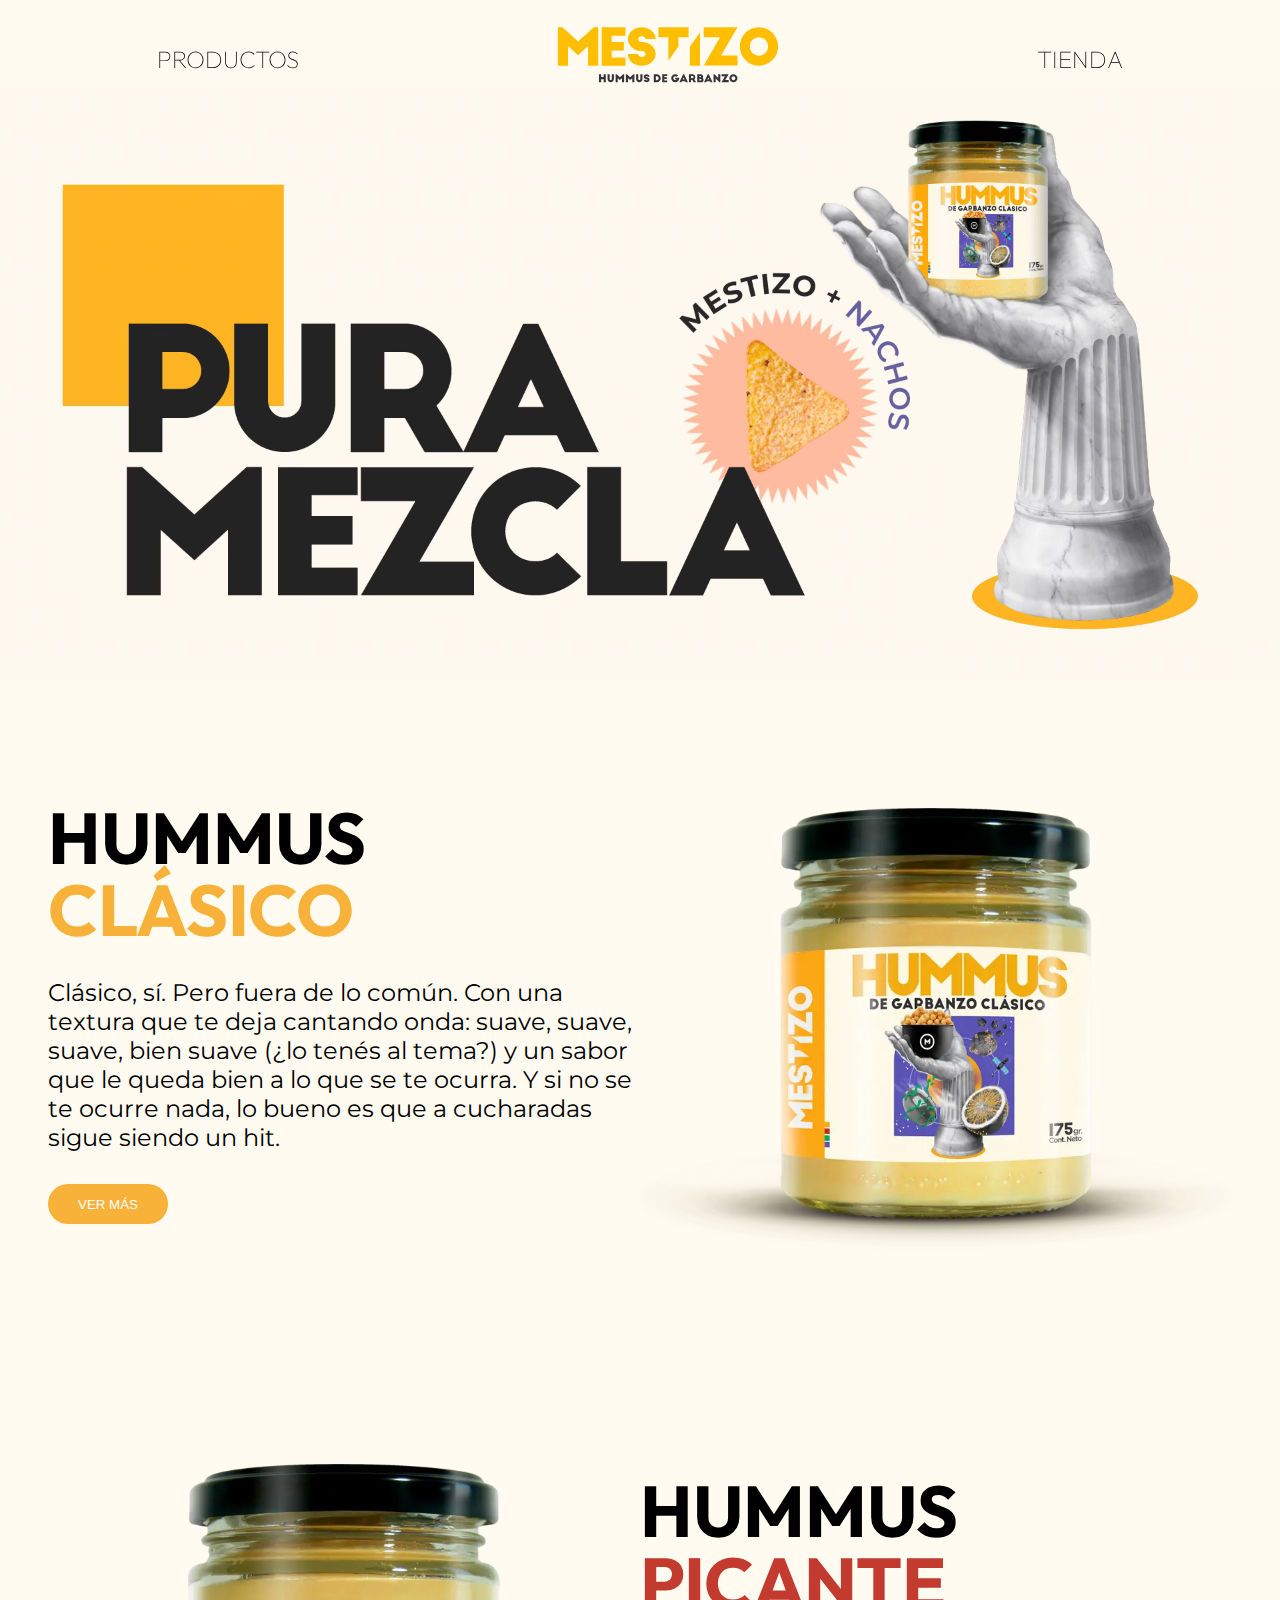
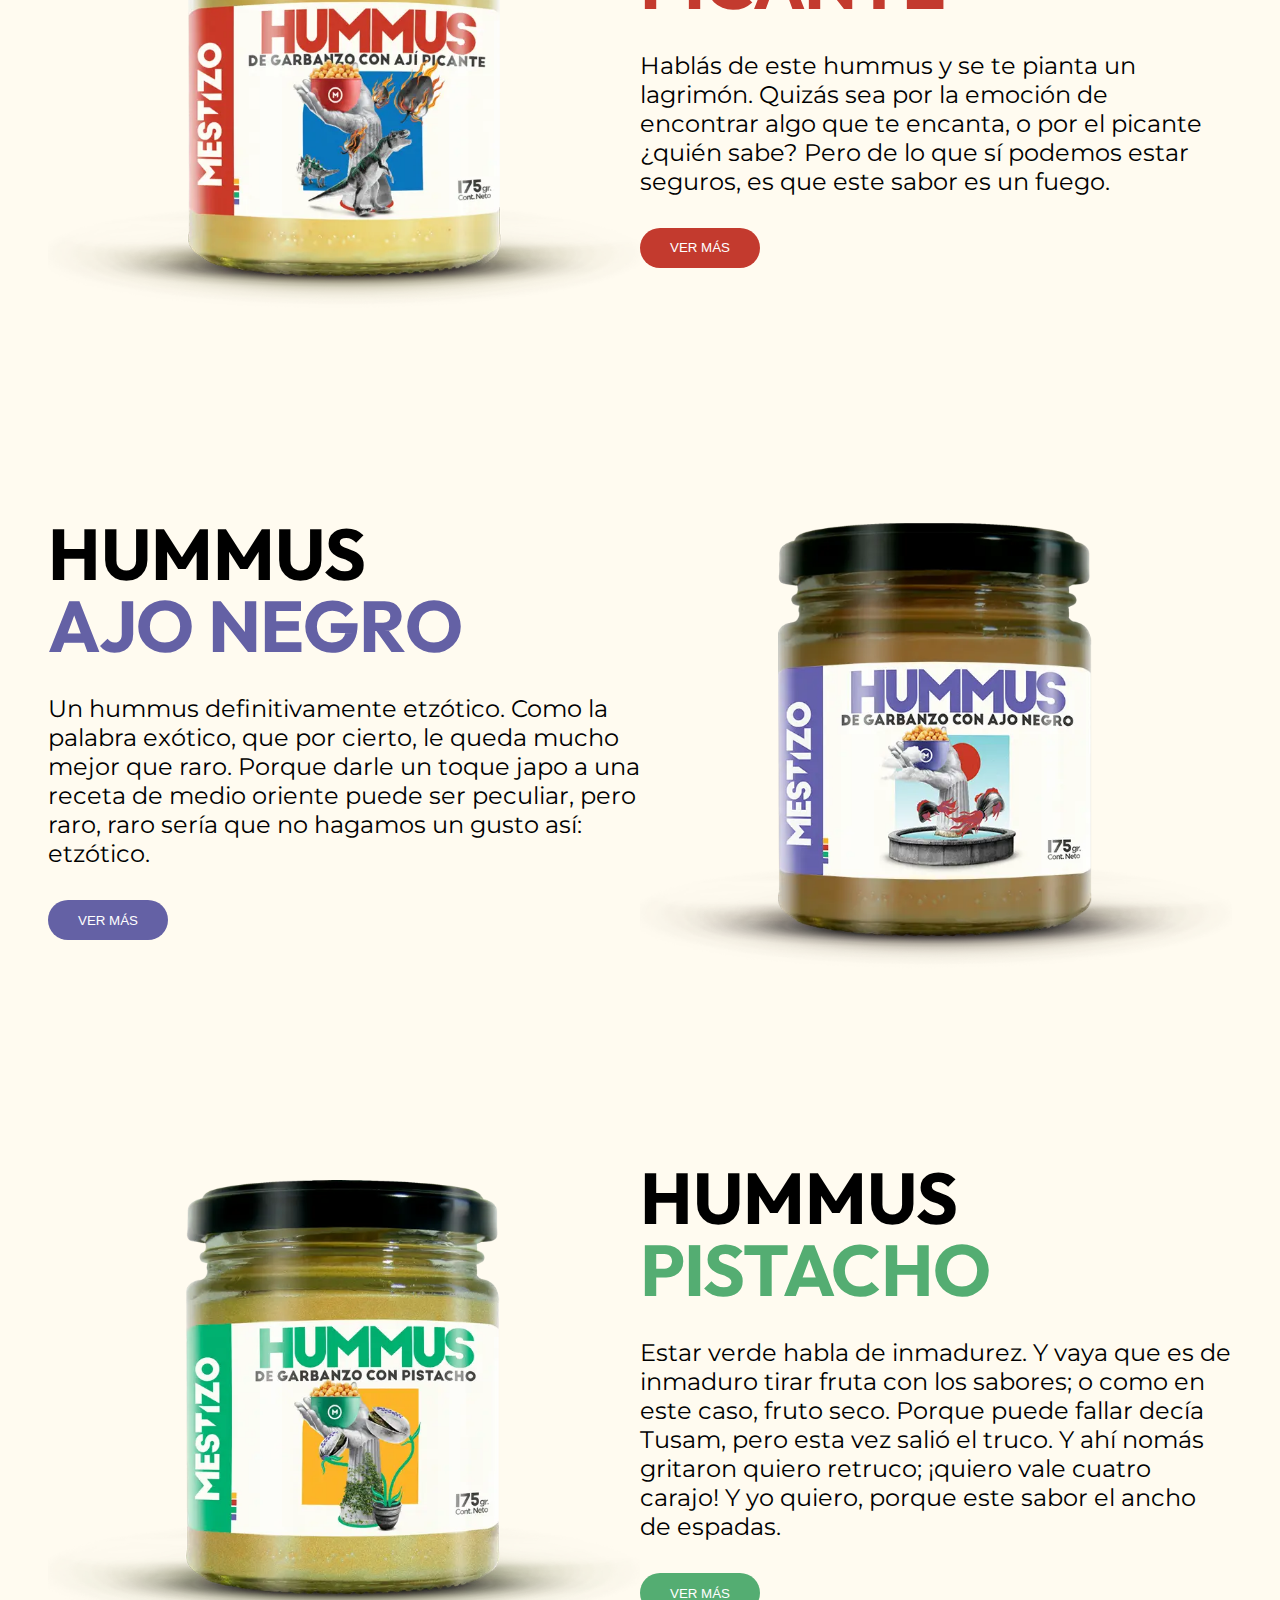
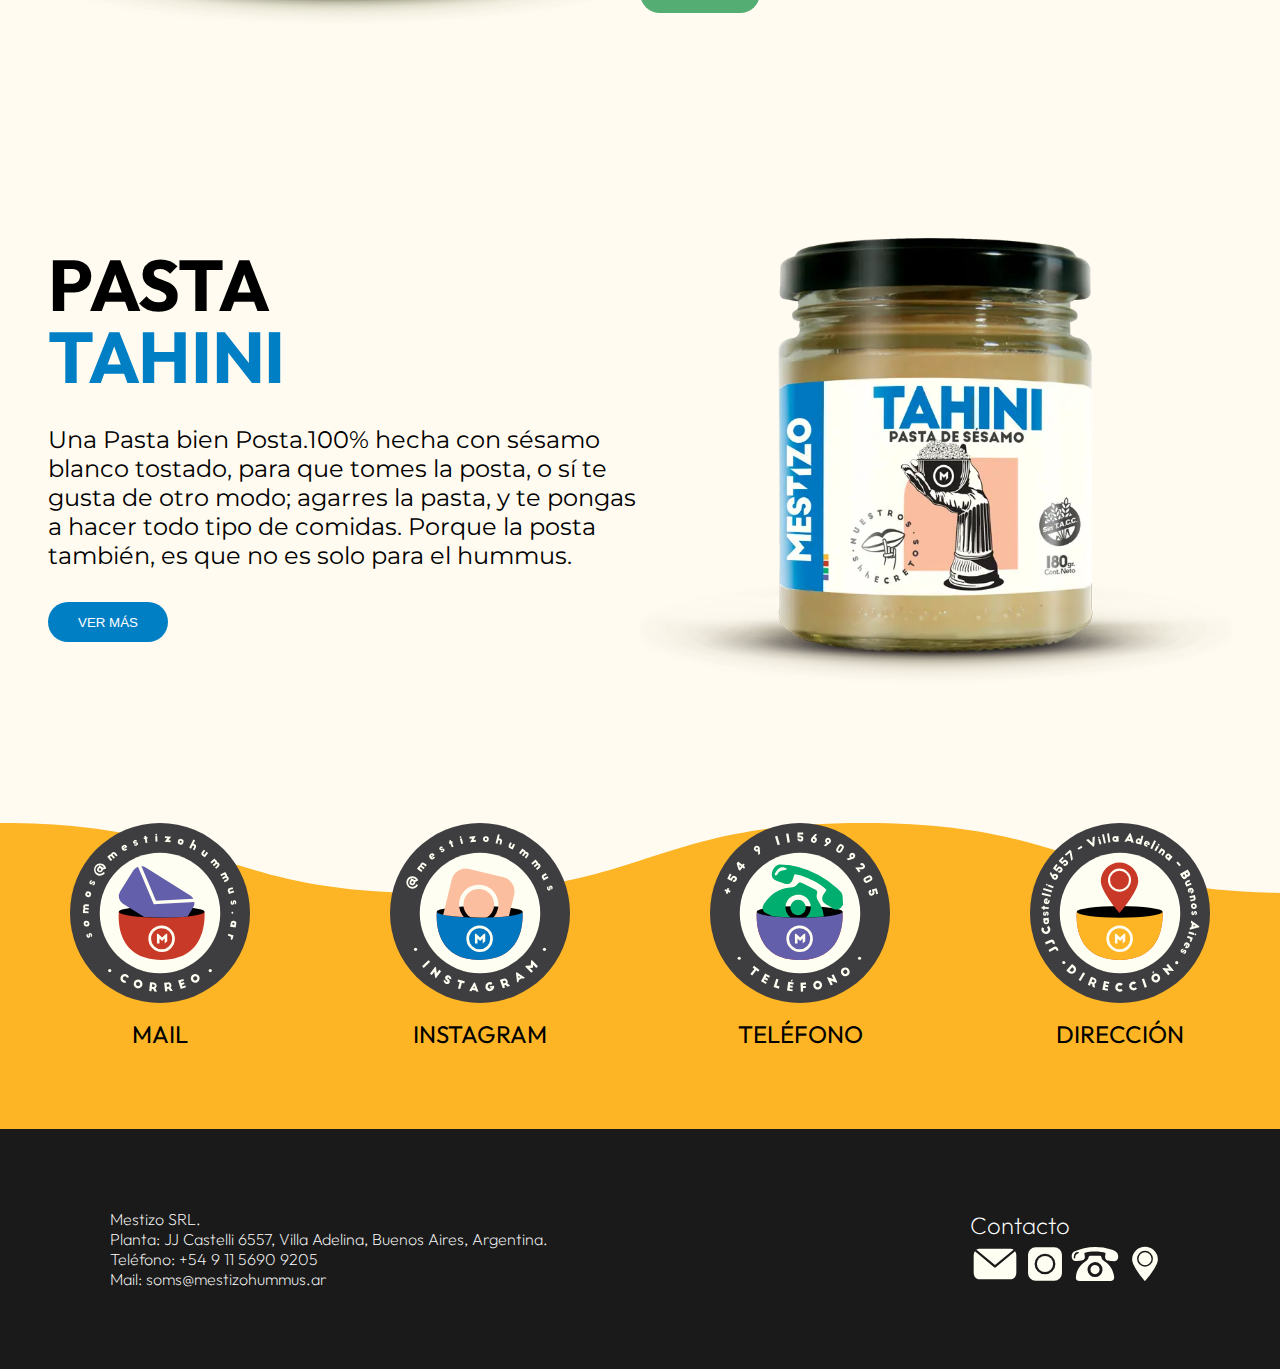
==== index.html @ da5c3587 "First Commit" ====
<!DOCTYPE html>
<html lang="en">
<head>
    <meta charset="UTF-8">
    <meta name="viewport" content="width=device-width, initial-scale=1.0">
    <title>Document</title>
    <link rel="stylesheet" href="https://cdn.jsdelivr.net/npm/bootstrap-icons@1.10.5/font/bootstrap-icons.css">
    <link rel="stylesheet" href="css/main.css">
</head>
<body>
   <!-- Starts Nav -->
   <header class="nav-header">
    <nav>
        <div class="nav-link"><a href="pages/productos.html">PRODUCTOS</a></div>
        <div><a href="index.html"><img class="zoom" src="img/marca/Identidad-Mestizo-01.svg" alt="#"></a></div>
        <div class="nav-link"><a href="pages/tienda.html">TIENDA</a></div>
        <div class="span-btn">
            <svg xmlns="http://www.w3.org/2000/svg" width="30" height="30" fill="black" class="bi bi-list" viewBox="0 0 16 16">
                <path fill-rule="evenodd" d="M2.5 12a.5.5 0 0 1 .5-.5h10a.5.5 0 0 1 0 1H3a.5.5 0 0 1-.5-.5zm0-4a.5.5 0 0 1 .5-.5h10a.5.5 0 0 1 0 1H3a.5.5 0 0 1-.5-.5zm0-4a.5.5 0 0 1 .5-.5h10a.5.5 0 0 1 0 1H3a.5.5 0 0 1-.5-.5z"/>
              </svg>
        </div>
    </nav>
    <nav class="nav-btn">
        <div class="nav-link-btn disabled">
            <a href="#">PRODUCTOS</a>
        </div>
        <div class="nav-link-btn disabled">
            <a href="#">TIENDA</a>
        </div>
    </nav>
</header>
<!-- Ends Nav -->

    <!-- Starts Main -->
    <main>
        <!-- Main Header -->
       <div class="main-header">
            <video src="img/marca/WebMestizo-Cover-FrascOK3.webm" autoplay loop muted ></video>
       </div>
        <!-- AGREGAR VIDEO -->

        <!-- Ends Main Header -->
        <!-- Starts Main Body -->
        <section class="main-body">

            <!-- Starts Prod 1 -->
            <section class="product-container">

                <div class="product-info">
                    <h1>HUMMUS <br>  <span class="mainColor">CLÁSICO</span></h1>
                    <h3>Clásico, sí. Pero fuera de lo común. Con una textura que te deja cantando onda: suave, suave, suave, bien suave (¿lo tenés al tema?) y un sabor que le queda bien a lo que se te ocurra. Y si no se te ocurre nada, lo bueno es que a cucharadas sigue siendo un hit.</h3>
                    <a href="pages/info_clasico.html#inicio"><button class="ver-mas-btn">VER MÁS</button></a>
                </div>
                <div class="product-img">
                    <img class="img-1 " src="img/clasico/Mestizo-Frasco-Clasico.webp" alt="">
                    <div class="img-2"><img src="img/clasico/Mestizo-Arte-Original.webp" alt=""></div>
                </div>
                
            </section>
            <!-- Ends Prod 1 -->
            <!-- Starts Prod 2 -->
            <section class="product-container-reverse">

                <div class="product-img">
                    <img class="img-3" src="img/picante/Mestizo-Frasco-AjiPicante.webp" alt="">
                    <div class="img-4"><img src="img/picante/Mestizo-Arte-aji-picante.webp" alt=""></div>
                </div>
                <div class="product-info">
                    <h2>HUMMUS <br>  <span class="redColor">PICANTE</span></h2>
                    <h3>Hablás de este hummus y se te pianta un lagrimón. Quizás sea por la emoción de encontrar algo que te encanta, o por el picante ¿quién sabe? Pero de lo que sí podemos estar seguros, es que este sabor es un fuego.</h3>
                    <a href="pages/picanteinfo.html"><button class="ver-mas-btn-red">VER MÁS</button></a>
                </div>

            </section>
            <!-- Ends Prod 2 -->
            <!-- Starts Prod 3 -->
            <section class="product-container">

                <div class="product-info">
                    <h2>HUMMUS <br>  <span class="blueColor">AJO NEGRO</span></h2>
                    <h3>Un hummus definitivamente etzótico. Como la palabra exótico, que por cierto, le queda mucho mejor que raro. Porque darle un toque japo a una receta de medio oriente puede ser peculiar, pero raro, raro sería que no hagamos un gusto así: etzótico.</h3>
                    <button class="ver-mas-btn-blue">VER MÁS</button>
                </div>
                <div class="product-img">
                    <img class="img-1" src="img/ajo-negro/MESTIZO HUMMUS ALTA-ajo negro.webp" alt="">
                    <div class="img-2"><img src="img/ajo-negro/Mestizo-Arte-ajo-negro.webp" alt=""></div>
                </div>
                
            </section>
            <!-- Ends Prod 3 -->
            <!-- Starts Prod 4 -->
            <section class="product-container-reverse">

                <div class="product-img">
                    <img class="img-3" src="img/pistacho/Mestizo-frasco-pistacho.webp" alt="">
                    <div class="img-4"><img src="img/pistacho/Mestizo-Arte-Pistacho.webp" alt=""></div>
                </div>
                <div class="product-info">
                    <h2>HUMMUS <br>  <span class="greenColor">PISTACHO</span></h2>
                    <h3>Estar verde habla de inmadurez. Y vaya que es de inmaduro tirar fruta con los sabores; o como en este caso, fruto seco. Porque puede fallar decía Tusam, pero esta vez salió el truco. Y ahí nomás gritaron quiero retruco; ¡quiero vale cuatro carajo! Y yo quiero, porque este sabor el ancho de espadas.</h3>
                    <button class="ver-mas-btn-green">VER MÁS</button>
                </div>

            </section>
            <!-- Ends Prod 4 -->
            <!-- Starts Prod 5 -->
            <section class="product-container">

                <div class="product-info">
                    <h2>PASTA <br>  <span class="skyBlueColor">TAHINI</span></h2>
                    <h3>Una Pasta bien Posta.100% hecha con sésamo blanco tostado, para que tomes la posta, o sí te gusta de otro modo; agarres la pasta, y te pongas a hacer todo tipo de comidas. Porque la posta también, es que no es solo para el hummus. 
                    </h3>
                    <button class="ver-mas-btn-skyBlue">VER MÁS</button>
                </div>
                <div class="product-img">
                    <img class="img-1" src="img/tahini/Mestizo-frasco-tahini.webp" alt="">
                    <div class="img-2"><img src="img/tahini/Mestizo-Arte-Tahini.webp" alt=""></div>
                </div>
                
            </section>
            <!-- Ends Prod 3 -->
        </section>
        <!-- Ends Main Body -->
    </main>
    <!-- Ends Main -->
    <!-- Starts Footer -->
    <footer class="main-footer">
        <section class="footer-top">

            <a href="mailto:somos@mestizohummus.com?subject=Consulta&body=Hola,%0D%0A%0D%0AQuería hacer una consulta sobre...">
                <img class="zoom" src="img/marca/footer/Contacto - Web-02.svg" alt="">
                <p>MAIL</p>
            </a>

            <a href="https://www.instagram.com/mestizohummus/ " target="_blank">
                <img class="zoom" src="img/marca/footer/Contacto - Web-03.svg" alt="">
                <p>INSTAGRAM</p>
            </a>

            <a>
                <img class="zoom" src="img/marca/footer/Contacto - Web-04.svg" alt="">
                <p>TELÉFONO</p>
            </a>

            <a href="https://goo.gl/maps/fZHpyZeKrW2AneWo8" target="_blank">
                <img class="zoom" src="img/marca/footer/Contacto - Web-05.svg" alt="">
                <p>DIRECCIÓN</p>
            </a>

        </section>

        <section class="footer-bottom">
            <div>
                <p>Mestizo SRL.</p>
                <p>Planta: JJ Castelli 6557, Villa Adelina, Buenos Aires, Argentina.</p>
                <p>Teléfono: +54 9 11 5690 9205</p>
                <p>Mail: soms@mestizohummus.ar</p>
            </div>

            <div>
                <p>Contacto</p>
                <div>
                    <img src="img/marca/footer/Contacto - Web-07.svg" alt="">
                    <img src="img/marca/footer/Contacto - Web-08.svg" alt="">
                    <img src="img/marca/footer/Contacto - Web-09.svg" alt="">
                    <img src="img/marca/footer/Contacto - Web-10.svg" alt="">
                </div>
            </div>
        </section>
    </footer>
    <!-- Ends Footer -->

    <!-- Script para JS -->
    <script src="js/nav.js"></script>
</body>
</html>
---- css/main.css ----
@import url("https://fonts.googleapis.com/css2?family=Outfit:wght@900&display=swap");
@import url("https://fonts.googleapis.com/css2?family=Montserrat:ital,wght@0,400;0,500;1,400&family=Outfit:wght@900&display=swap");
* {
  margin: 0;
  padding: 0;
  box-sizing: border-box;
}

h1, h2, h3, h4, p, a, input, textarea {
  margin: 0;
}

ul {
  list-style: none;
}

a {
  text-decoration: none;
  color: black;
}

html {
  background-color: rgb(255, 251, 240);
  scroll-behavior: smooth;
}

body {
  background-color: rgb(255, 251, 240);
}

.mainColor {
  color: rgb(248, 177, 57);
}

.redColor {
  color: rgb(195, 58, 46);
}

.blueColor {
  color: rgb(100, 97, 165);
}

.greenColor {
  color: rgb(84, 173, 114);
}

.skyBlueColor {
  color: rgb(0, 127, 197);
}

.ver-mas-btn {
  border-radius: 30px;
  width: 9em;
  height: 3em;
  background-color: rgb(248, 177, 57);
  color: white;
  border-color: transparent;
}

.ver-mas-btn-1 {
  border-radius: 30px;
  width: 9em;
  height: 3em;
  background-color: rgb(248, 177, 57);
  color: white;
  border-color: transparent;
}

.ver-mas-btn-red {
  border-radius: 30px;
  width: 9em;
  height: 3em;
  background-color: rgb(195, 58, 46);
  color: white;
  border-color: transparent;
}

.ver-mas-btn-blue {
  border-radius: 30px;
  width: 9em;
  height: 3em;
  background-color: rgb(100, 97, 165);
  color: white;
  border-color: transparent;
}

.ver-mas-btn-green {
  border-radius: 30px;
  width: 9em;
  height: 3em;
  background-color: rgb(84, 173, 114);
  color: white;
  border-color: transparent;
}

.ver-mas-btn-skyBlue {
  border-radius: 30px;
  width: 9em;
  height: 3em;
  background-color: rgb(0, 127, 197);
  color: white;
  border-color: transparent;
}

.ver-mas-btn:hover {
  background-color: black;
  color: rgb(248, 177, 57);
  transition: all 1s;
}

.ver-mas-btn:not(:hover) {
  background-color: rgb(248, 177, 57);
  color: white;
  transition: all 1s;
}

.ver-mas-btn-1:hover {
  background-color: black;
  color: rgb(248, 177, 57);
  transition: all 1s;
}

.ver-mas-btn-1:not(:hover) {
  background-color: rgb(248, 177, 57);
  color: white;
  transition: all 1s;
}

.ver-mas-btn-red:hover {
  background-color: black;
  color: rgb(195, 58, 46);
  transition: all 1s;
}

.ver-mas-btn-red:not(:hover) {
  background-color: rgb(195, 58, 46);
  color: white;
  transition: all 1s;
}

.ver-mas-btn-blue:hover {
  background-color: black;
  color: rgb(100, 97, 165);
  transition: all 1s;
}

.ver-mas-btn-blue:not(:hover) {
  background-color: rgb(100, 97, 165);
  color: white;
  transition: all 1s;
}

.ver-mas-btn-green:hover {
  background-color: black;
  color: rgb(84, 173, 114);
  transition: all 1s;
}

.ver-mas-btn-green:not(:hover) {
  background-color: rgb(84, 173, 114);
  color: white;
  transition: all 1s;
}

.ver-mas-btn-skyBlue:hover {
  background-color: black;
  color: rgb(0, 127, 197);
  transition: all 1s;
}

.ver-mas-btn-skyBlue:not(:hover) {
  background-color: rgb(0, 127, 197);
  color: white;
  transition: all 1s;
}

.zoom:hover {
  transform: scale(1.2);
  transition: all 1s;
}

.zoom:not(hover) {
  transform: scale(1);
  transition: all 1s;
}

.nav-header {
  background-color: rgba(255, 251, 240, 0.856);
  overflow: hidden;
  position: sticky;
  z-index: 5;
  top: 0;
  width: 100%;
  height: 5.5rem;
}
.nav-header nav {
  display: flex;
  justify-content: space-around;
  align-items: center;
  margin: 1rem;
  margin-left: 2rem;
  margin-right: 2rem;
  margin-top: 0rem;
  padding-top: 0.75rem;
}
.nav-header nav div {
  font-family: "Outfit", sans-serif;
  font-size: 1.5rem;
  font-weight: lighter;
}
.nav-header nav div img {
  width: 15rem;
}

.nav-btn {
  display: flex;
  flex-direction: column;
  gap: 1.5rem;
}

.disabled {
  display: none;
}

.span-btn {
  display: none;
  color: black;
  padding-bottom: 1rem;
}

@media (max-width: 570px) {
  .span-btn {
    display: block;
  }
  .nav-link {
    display: none;
  }
  .nav-header {
    position: sticky;
    height: auto;
    top: 0;
  }
  .nav-header nav {
    justify-content: space-between;
    margin-left: 1rem;
  }
}
.nav-link:hover a {
  color: rgb(248, 177, 57);
  transition: all 1s;
}

.nav-link:not(:hover) a {
  color: black;
  transition: all 1s;
}

.main-header {
  background-color: rgb(255, 251, 240);
  margin: 0;
  margin-top: -8rem;
}
.main-header video {
  width: 100%;
}

.main-body {
  margin: 3rem;
  margin-top: 0;
}

.product-container {
  display: grid;
  grid-template-columns: 1fr 1fr;
  grid-template-rows: 1fr;
}

.product-container-reverse {
  display: grid;
  grid-template-columns: 1fr 1fr;
  grid-template-rows: 1fr;
}

.product-info {
  display: flex;
  flex-direction: column;
  justify-content: center;
  gap: 2rem;
}
.product-info h1 {
  font-family: "Outfit", sans-serif;
  font-size: 4.5em;
  letter-spacing: -0.005em;
  line-height: 1em;
}
.product-info h2 {
  font-family: "Outfit", sans-serif;
  font-size: 4.5em;
  letter-spacing: -0.005em;
  line-height: 1em;
}
.product-info h3 {
  font-family: "Montserrat", sans-serif;
  font-size: 1.5em;
  font-weight: 400;
}

.product-img {
  display: flex;
  justify-content: center;
  align-items: center;
  overflow: hidden;
}
.product-img img {
  width: 100%;
}

@media (max-width: 570px) {
  .main-header {
    display: none;
  }
  .product-container-reverse {
    display: flex;
    flex-direction: column-reverse;
    margin-top: 3rem;
  }
  .product-container {
    display: flex;
    flex-direction: column;
  }
}
@media (max-width: 438px) {
  .product-info h1 {
    font-size: 3.75rem;
  }
  .product-info h2 {
    font-size: 3.75rem;
  }
}
.img-2 {
  position: absolute;
  display: flex;
  align-items: center;
  justify-content: center;
  padding-bottom: 5rem;
}
.img-2 img {
  opacity: 0%;
  width: 70%;
}

.img-2:hover img {
  opacity: 100%;
  transition: all 0.5s;
}

.img-2:not(hover) img {
  opacity: 0%;
  transition: all 0.5s;
}

.img-4 {
  position: absolute;
  display: flex;
  align-items: center;
  justify-content: center;
  padding-bottom: 5rem;
}
.img-4 img {
  opacity: 0%;
  width: 70%;
}

.img-4:hover img {
  opacity: 100%;
  transition: all 0.5s;
}

.img-4:not(hover) img {
  opacity: 0%;
  transition: all 0.5s;
}

.hide {
  opacity: 0%;
  transition: all 0.5s;
}

.no-hide {
  opacity: 100%;
  transition: all 0.5s;
}

.footer-top {
  background-image: url(../img/marca/footer/Contacto\ -\ Web-06.svg);
  background-size: 100%;
  background-size: 240vh;
  height: 50%;
  width: 100%;
  display: flex;
  justify-content: space-around;
  align-items: center;
  flex-wrap: wrap;
}
.footer-top a {
  display: flex;
  flex-direction: column;
  align-items: center;
  gap: 1rem;
  margin-bottom: 5rem;
}
.footer-top a p {
  font-family: "Outfit", sans-serif;
  font-size: 1.5em;
  font-weight: 400;
}
.footer-top a img {
  width: 60%;
}

.footer-bottom {
  height: 15rem;
  width: 100%;
  background-color: rgb(26, 26, 26);
  display: flex;
  flex-direction: row;
  justify-content: space-around;
  align-items: center;
}

.footer-bottom div:first-child {
  display: flex;
  flex-direction: column;
  justify-content: center;
  align-items: flex-start;
  width: 50%;
}
.footer-bottom div:first-child p {
  font-family: "Outfit", sans-serif;
  font-size: 1em;
  font-weight: 200;
  color: white;
}

.footer-bottom div:nth-child(2) {
  display: flex;
  flex-direction: column;
  justify-content: center;
  align-items: start;
}
.footer-bottom div:nth-child(2) p {
  font-family: "Outfit", sans-serif;
  font-size: 1.5em;
  font-weight: 200;
  color: white;
}
.footer-bottom div:nth-child(2) div {
  display: flex;
  flex-direction: row;
  justify-content: center;
  align-items: flex-end;
}
.footer-bottom div:nth-child(2) div img {
  width: 50px;
}

@media (max-width: 596px) {
  .footer-top {
    background-size: 800vh;
  }
}
@media (max-width: 540px) {
  .footer-bottom {
    flex-direction: column;
    height: 20rem;
    width: 100%;
    margin-bottom: 0;
  }
}
.main-sabores {
  display: flex;
  justify-content: center;
  align-items: center;
  flex-direction: column;
}
.main-sabores section {
  width: 100%;
  height: auto;
}
.main-sabores header {
  display: flex;
  align-items: center;
  justify-content: center;
  width: 100%;
  height: auto;
  margin-top: 5rem;
}
.main-sabores header img {
  width: 50%;
}

.subtitulo-sabores {
  padding: 5rem;
  padding-top: 2rem;
  display: flex;
  align-items: center;
  justify-content: center;
  text-align: center;
}
.subtitulo-sabores h2 {
  font-family: "Montserrat", sans-serif;
  font-size: 1.2em;
  font-weight: 400;
  display: flex;
  text-align: center;
}

.filtros-sabores {
  width: 100%;
  height: auto;
  display: flex;
  justify-content: space-around;
  border-top: 5px solid black;
  border-bottom: 5px solid black;
  padding: 1rem;
  background-color: white;
}
.filtros-sabores p {
  font-family: "Outfit", sans-serif;
  font-size: 2em;
  letter-spacing: -0.005em;
  line-height: 1em;
}

.filtros-sabores p:hover {
  color: rgb(248, 177, 57);
  transition: all 1s;
  cursor: pointer;
}
.filtros-sabores p:not(hover) {
  transition: all 1s;
}

.productos-sabores {
  display: grid;
  grid-template-columns: 1fr 1fr 1fr;
  grid-template-rows: 1fr 1fr;
  gap: 1rem;
  row-gap: 5rem;
  padding: 3rem;
}
.productos-sabores div {
  display: flex;
  flex-direction: column;
  justify-content: center;
  align-items: center;
}
.productos-sabores div img {
  width: 90%;
}
.productos-sabores div h2 {
  font-family: "Outfit", sans-serif;
  font-size: 1.2em;
  letter-spacing: -0.005em;
  line-height: 1em;
}

@media (max-width: 700px) {
  .productos-sabores {
    grid-template-columns: 1fr 1fr;
    grid-template-rows: 1fr 1fr 1fr;
    row-gap: 3rem;
  }
  .filtros-sabores {
    flex-direction: column;
    align-items: center;
    justify-content: center;
    gap: 2rem;
  }
}
@media (max-width: 564px) {
  .main-sabores header {
    margin-top: 0;
  }
  .main-sabores header img {
    width: 80%;
  }
}
@media (max-width: 464px) {
  .productos-sabores {
    margin-bottom: 3rem;
    grid-template-columns: 1fr;
    grid-template-rows: 1fr 1fr 1fr 1fr;
    row-gap: 3rem;
  }
  .filtros-sabores p {
    font-size: 1.5em;
  }
}
.info_titulo {
  display: grid;
  grid-template-columns: 1fr 1fr;
  grid-template-rows: 1fr;
  height: 100vh;
  margin-left: 2rem;
  margin-right: 2rem;
}
.info_titulo div {
  display: flex;
  justify-content: center;
  align-items: center;
  flex-direction: column;
  gap: 1rem;
  padding-top: 1rem;
}
.info_titulo div h1 {
  font-family: "Outfit", sans-serif;
  font-size: 7em;
  letter-spacing: -0.005em;
  line-height: 1em;
}
.info_titulo div p {
  font-family: "Outfit", sans-serif;
  font-size: 1.5em;
}
.info_titulo div p:hover {
  color: rgb(248, 177, 57);
  transition: all 1s;
}
.info_titulo div p:not(hover) {
  color: black;
  transition: all 1s;
}
.info_titulo div img {
  margin-top: 3rem;
  width: 35rem;
}
.info_titulo div div {
  display: flex;
  justify-content: center;
  align-items: start;
}

.info_section {
  display: grid;
  grid-template-columns: 1fr 1fr;
  grid-template-areas: 1fr;
  height: 100vh;
  margin-left: 5rem;
  margin-right: 2rem;
}
.info_section div {
  display: flex;
  justify-content: center;
  align-items: start;
  flex-direction: column;
  gap: 1rem;
}
.info_section div h2 {
  font-family: "Outfit", sans-serif;
  font-size: 4.5em;
  letter-spacing: -0.005em;
  line-height: 1em;
}
.info_section div h3 {
  font-family: "Montserrat", sans-serif;
  font-size: 1.5em;
  font-weight: 400;
}
.info_section div p {
  margin-top: 1.75rem;
  font-family: "Outfit", sans-serif;
  font-size: 1.5em;
}
.info_section div p:hover {
  color: rgb(248, 177, 57);
  transition: all 1s;
}
.info_section div p:not(hover) {
  color: black;
  transition: all 1s;
}
.info_section div div {
  display: flex;
  justify-content: center;
  align-items: start;
}
.info_section div section {
  display: flex;
  justify-content: start;
  align-items: center;
  width: 100%;
  gap: 6rem;
}
.info_section section {
  display: flex;
  justify-content: center;
  align-items: center;
}
.info_section section img {
  width: 35rem;
}

.flecha {
  position: fixed;
  color: rgb(248, 177, 57);
  right: 50px;
  bottom: 30px;
}

.flecha:hover {
  transform: translateY(-20px);
  transition: all 1s;
}

.flecha:not(hover) {
  transition: 1s;
}

@media (max-width: 1120px) {
  .info_titulo div h1 {
    font-size: 6em;
  }
  .info_titulo div p {
    font-size: 1.5em;
  }
  .info_titulo div img {
    width: 35rem;
  }
  .info_section div h2 {
    font-size: 4em;
  }
  .info_section div h3 {
    font-size: 1.25em;
  }
  .info_section div p {
    font-size: 1.5em;
  }
  .info_section section img {
    width: 30rem;
  }
}
@media (max-width: 1000px) {
  .info_titulo {
    grid-template-columns: 1fr;
    grid-template-rows: 1fr 1fr;
    padding-top: 4rem;
  }
  .info_titulo div img {
    margin-top: -2rem;
  }
  .info_titulo div h1 {
    font-size: 5em;
  }
  .info_titulo div p {
    font-size: 1.5em;
  }
  .info_section {
    grid-template-columns: 1fr;
    grid-template-rows: 1fr 1fr;
  }
}/*# sourceMappingURL=main.css.map */
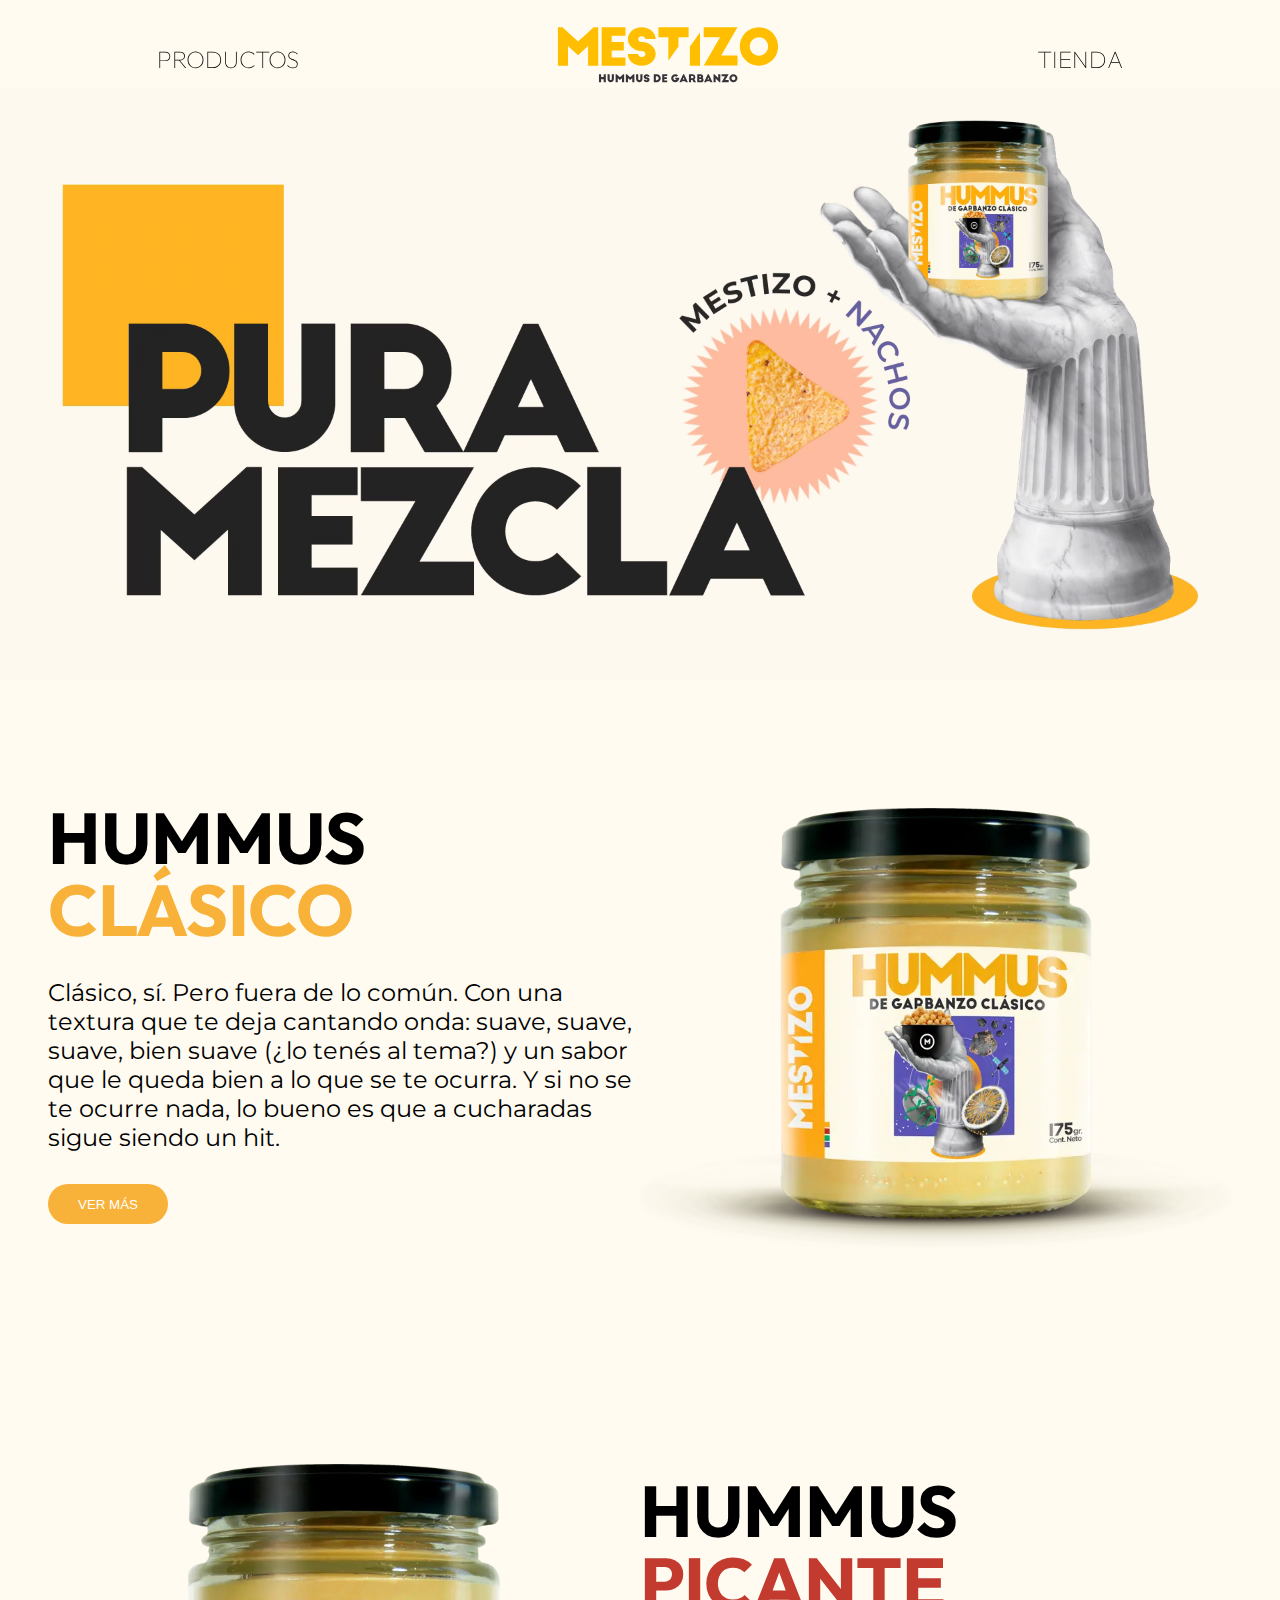
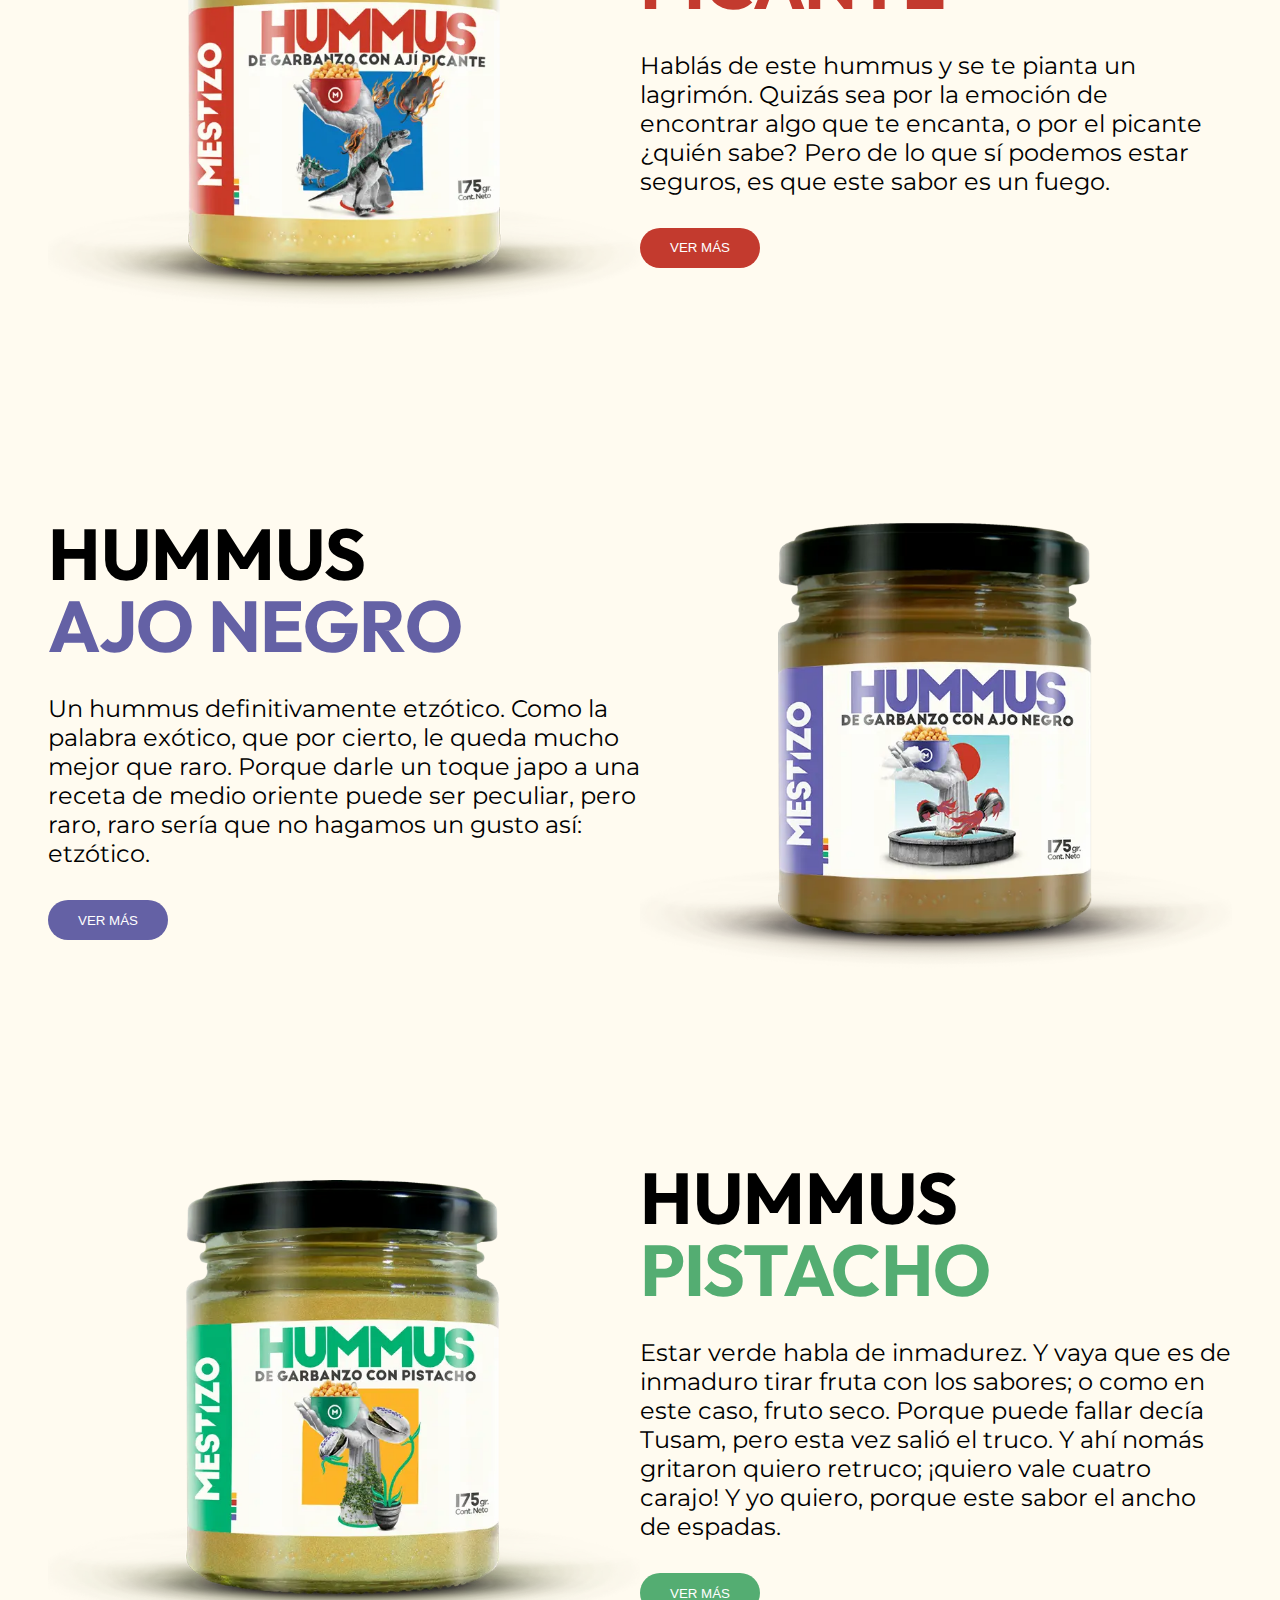
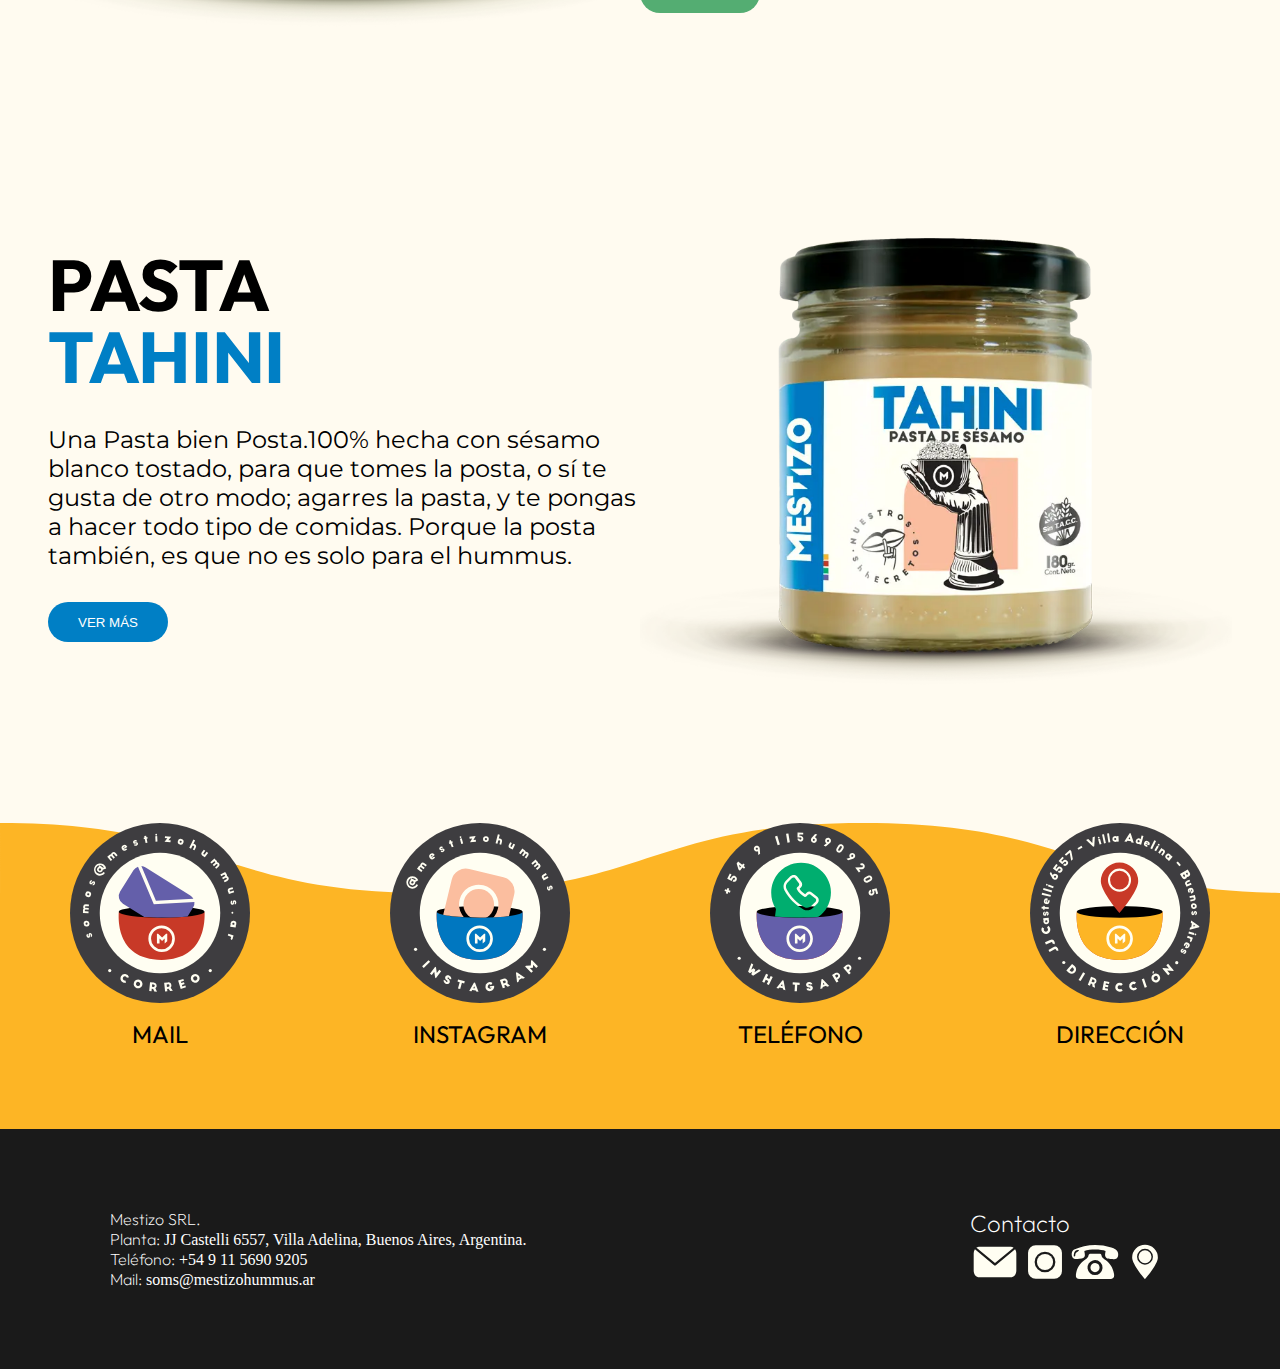
==== commit 310e9816: "Second Commit" ====
--- a/index.html
+++ b/index.html
@@ -127,7 +127,7 @@
     <footer class="main-footer">
         <section class="footer-top">
 
-            <a href="mailto:somos@mestizohummus.com?subject=Consulta&body=Hola,%0D%0A%0D%0AQuería hacer una consulta sobre...">
+            <a href="mailto:somos@mestizohummus.com?subject=Consulta&body=Hola,%0D%0A%0D%0AQuería hacer una consulta sobre..." target="_blank">
                 <img class="zoom" src="img/marca/footer/Contacto - Web-02.svg" alt="">
                 <p>MAIL</p>
             </a>
@@ -137,7 +137,7 @@
                 <p>INSTAGRAM</p>
             </a>
 
-            <a>
+            <a href="https://api.whatsapp.com/send?phone=541156909205&text=%C2%A1Hola%21+Estoy+en+la+tienda+MESTIZO+y+quiero+pedir+m%C3%A1s+informaci%C3%B3n." target="_blank">
                 <img class="zoom" src="img/marca/footer/Contacto - Web-04.svg" alt="">
                 <p>TELÉFONO</p>
             </a>
@@ -152,18 +152,29 @@
         <section class="footer-bottom">
             <div>
                 <p>Mestizo SRL.</p>
-                <p>Planta: JJ Castelli 6557, Villa Adelina, Buenos Aires, Argentina.</p>
-                <p>Teléfono: +54 9 11 5690 9205</p>
-                <p>Mail: soms@mestizohummus.ar</p>
+                <p>Planta: <span class="no-key"> JJ Castelli 6557, Villa Adelina, Buenos Aires, Argentina.</span></p>
+                <p>Teléfono: <span class="no-key"> +54 9 11 5690 9205</span></p>
+                <p>Mail: <span class="no-key"> soms@mestizohummus.ar</span></p>
             </div>
 
             <div>
                 <p>Contacto</p>
                 <div>
-                    <img src="img/marca/footer/Contacto - Web-07.svg" alt="">
-                    <img src="img/marca/footer/Contacto - Web-08.svg" alt="">
-                    <img src="img/marca/footer/Contacto - Web-09.svg" alt="">
-                    <img src="img/marca/footer/Contacto - Web-10.svg" alt="">
+                    <a class="zoom" href="mailto:somos@mestizohummus.com?subject=Consulta&body=Hola,%0D%0A%0D%0AQuería hacer una consulta sobre..." target="_blank">
+                        <img src="img/marca/footer/Contacto - Web-07.svg" alt="">
+                    </a>
+
+                    <a class="zoom" href="https://www.instagram.com/mestizohummus/ " target="_blank">
+                        <img src="img/marca/footer/Contacto - Web-08.svg" alt="">
+                    </a>
+
+                    <a class="zoom" href="https://api.whatsapp.com/send?phone=541156909205&text=%C2%A1Hola%21+Estoy+en+la+tienda+MESTIZO+y+quiero+pedir+m%C3%A1s+informaci%C3%B3n." target="_blank">
+                        <img src="img/marca/footer/Contacto - Web-09.svg" alt="">
+                    </a>
+
+                    <a class="zoom" href="https://goo.gl/maps/fZHpyZeKrW2AneWo8" target="_blank">
+                        <img src="img/marca/footer/Contacto - Web-10.svg" alt="">
+                    </a>
                 </div>
             </div>
         </section>
--- a/css/main.css
+++ b/css/main.css
@@ -175,7 +175,7 @@
 }
 
 .zoom:hover {
-  transform: scale(1.2);
+  transform: scale(1.1);
   transition: all 1s;
 }
 
@@ -477,6 +477,10 @@
     margin-bottom: 0;
   }
 }
+.no-key {
+  font-family: "Times New Roman", Times, serif;
+}
+
 .main-sabores {
   display: flex;
   justify-content: center;
@@ -563,6 +567,7 @@
   font-size: 1.2em;
   letter-spacing: -0.005em;
   line-height: 1em;
+  text-align: center;
 }
 
 @media (max-width: 700px) {
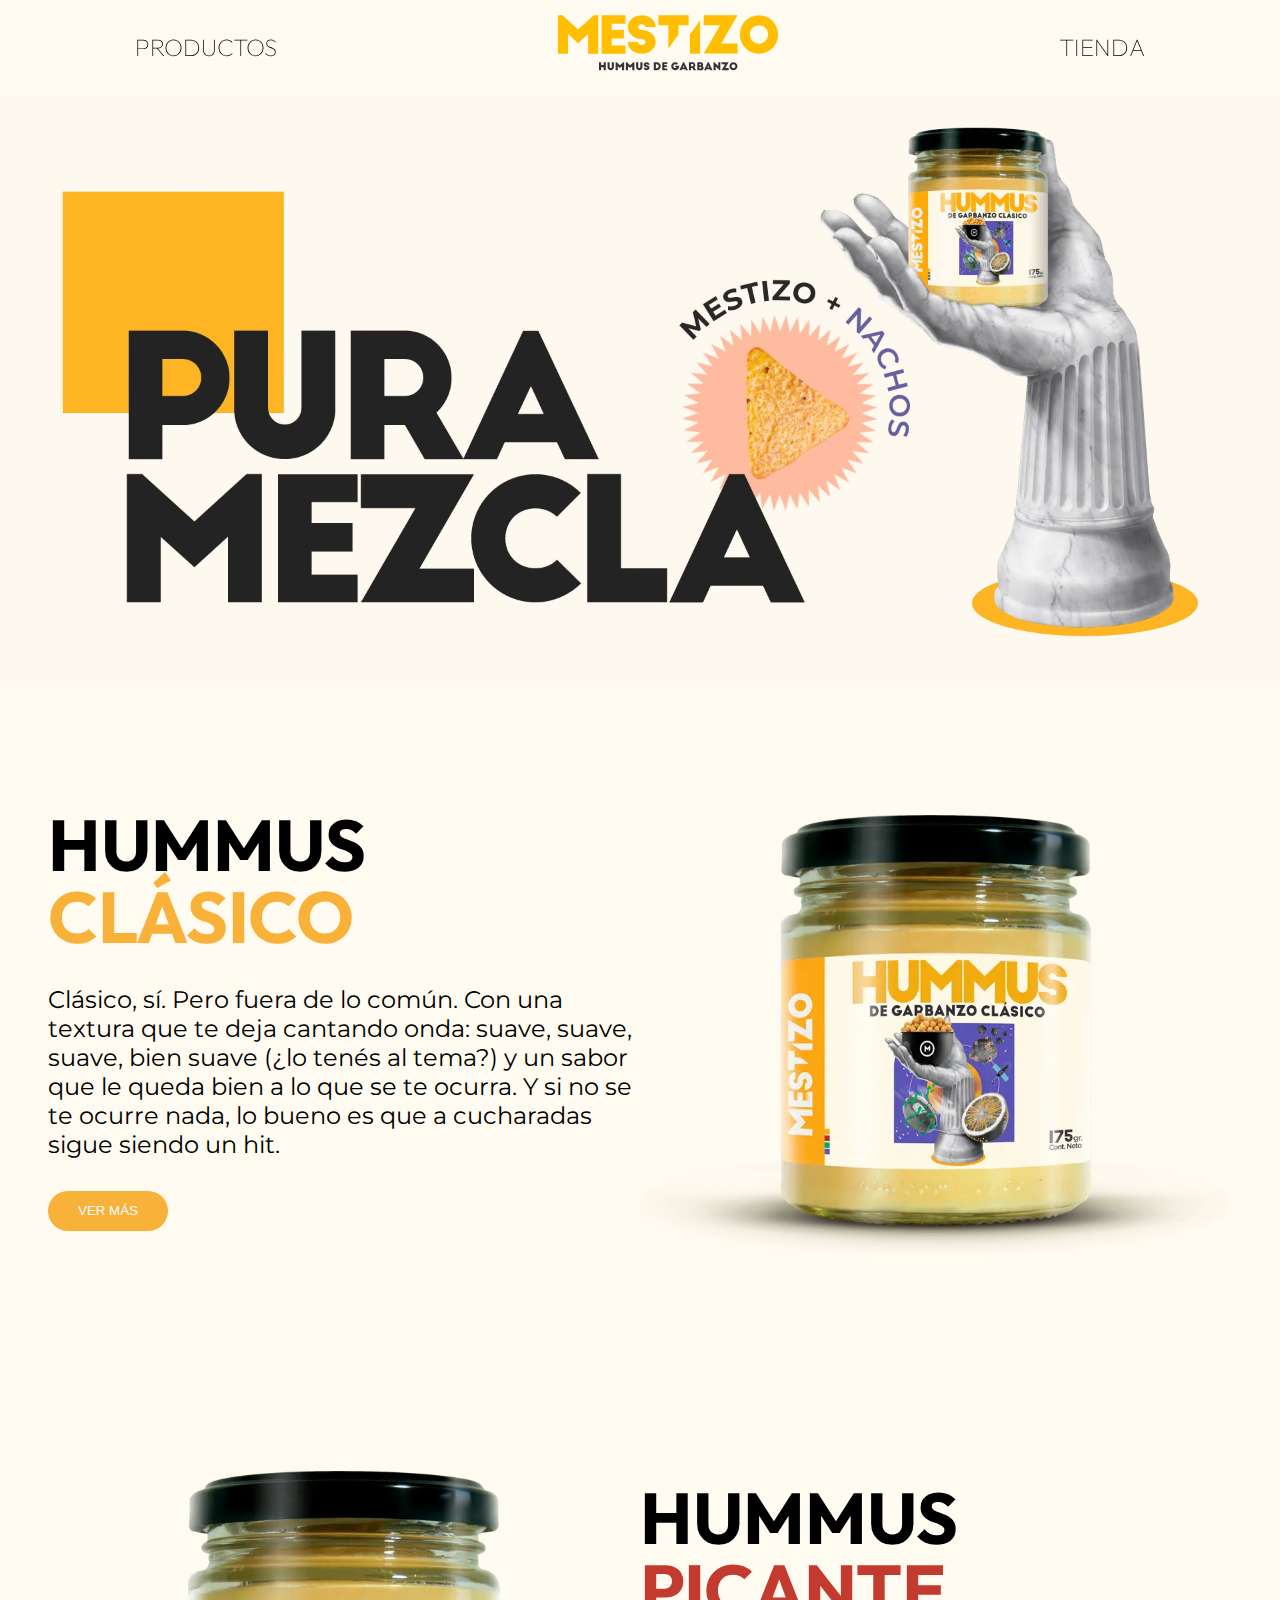
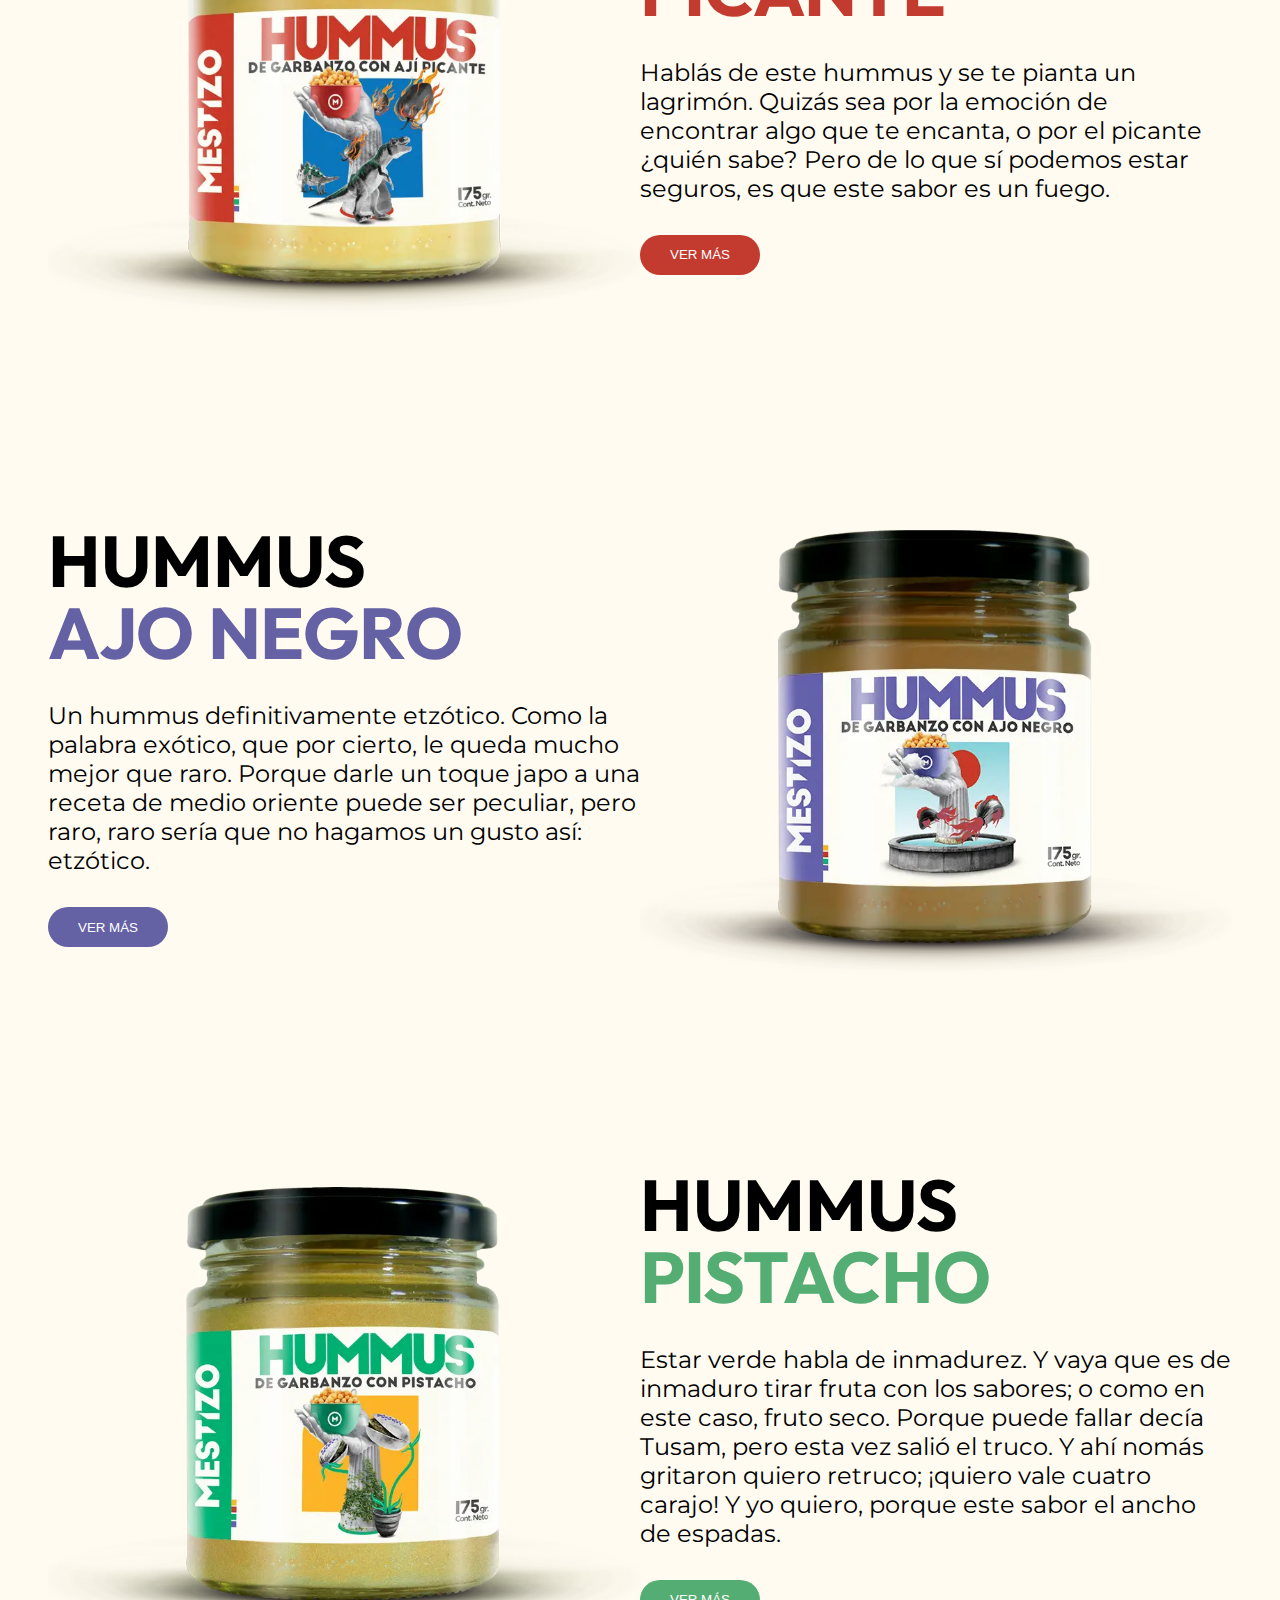
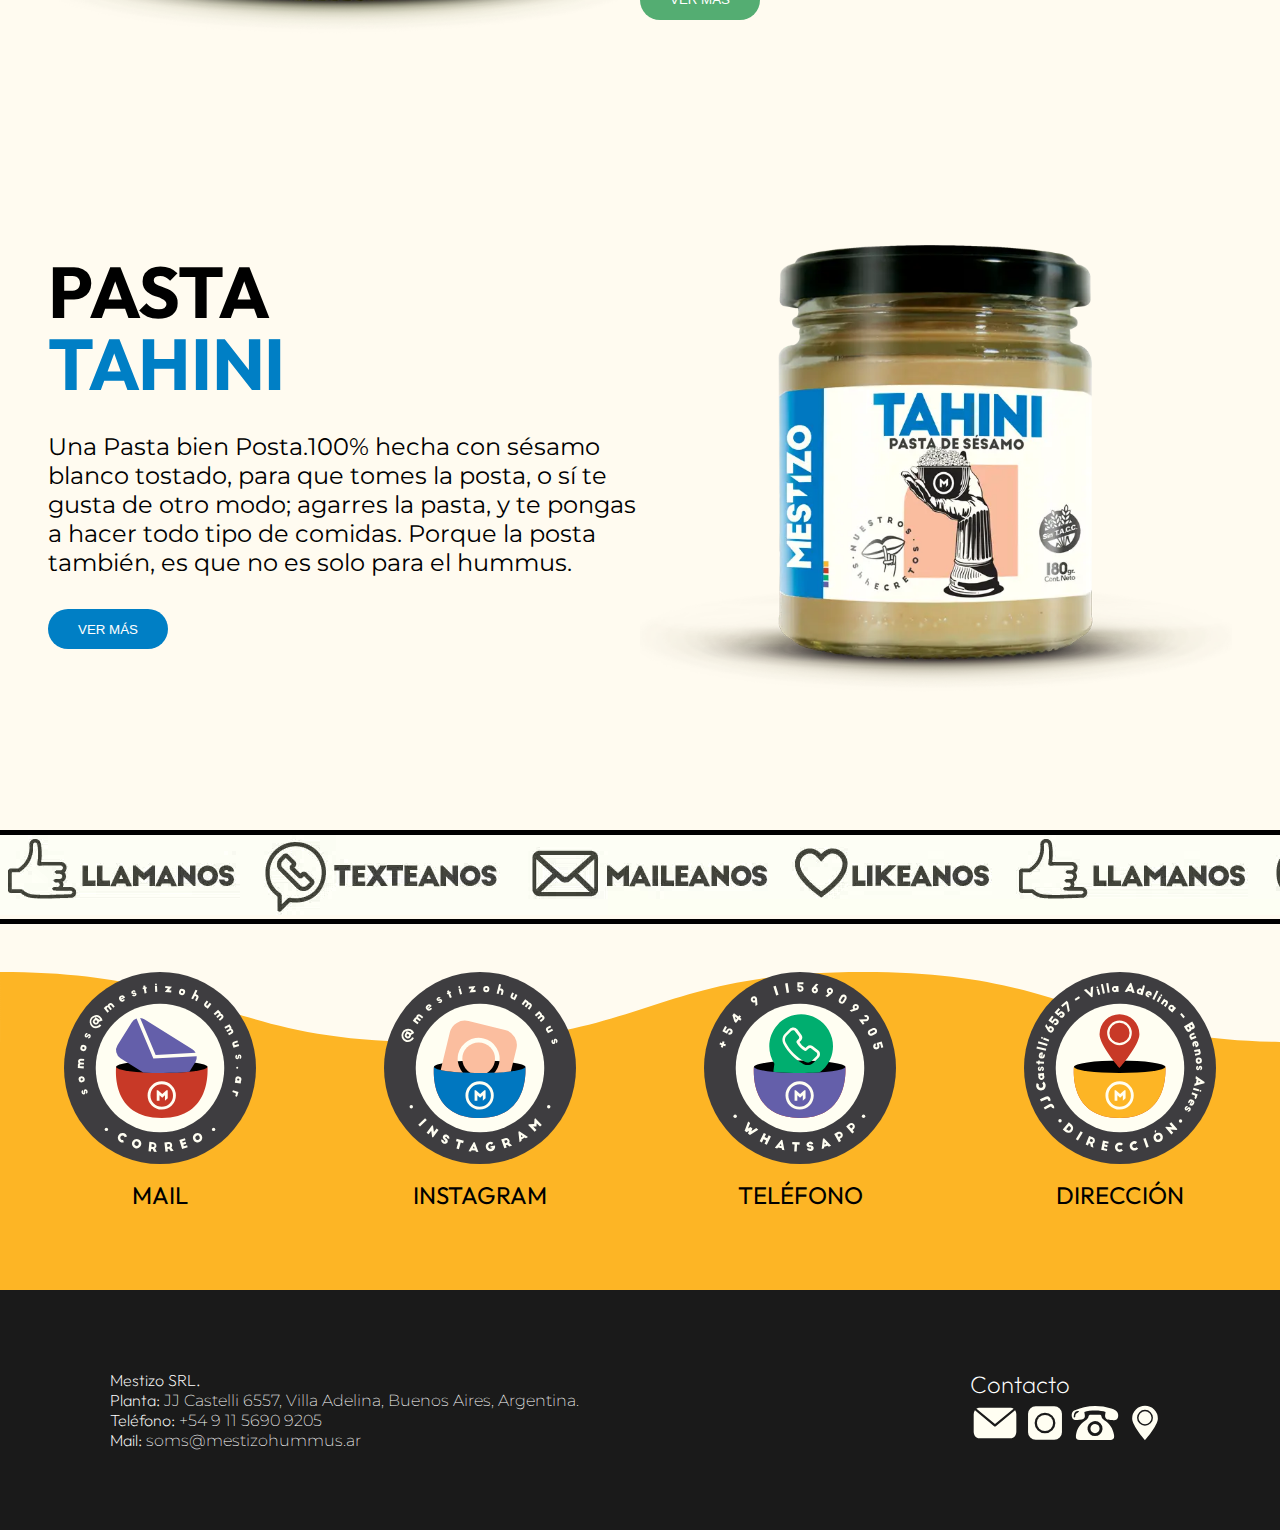
==== commit a80246f8: "Third Commit" ====
--- a/index.html
+++ b/index.html
@@ -9,8 +9,8 @@
 </head>
 <body>
    <!-- Starts Nav -->
-   <header class="nav-header">
-    <nav>
+   
+    <nav class="main-nav">
         <div class="nav-link"><a href="pages/productos.html">PRODUCTOS</a></div>
         <div><a href="index.html"><img class="zoom" src="img/marca/Identidad-Mestizo-01.svg" alt="#"></a></div>
         <div class="nav-link"><a href="pages/tienda.html">TIENDA</a></div>
@@ -22,13 +22,13 @@
     </nav>
     <nav class="nav-btn">
         <div class="nav-link-btn disabled">
-            <a href="#">PRODUCTOS</a>
+            <a href="pages/productos.html">PRODUCTOS</a>
         </div>
         <div class="nav-link-btn disabled">
-            <a href="#">TIENDA</a>
+            <a href="pages/tienda.html">TIENDA</a>
         </div>
     </nav>
-</header>
+
 <!-- Ends Nav -->
 
     <!-- Starts Main -->
@@ -125,6 +125,12 @@
     <!-- Ends Main -->
     <!-- Starts Footer -->
     <footer class="main-footer">
+
+        <!-- Filtros -->
+        <div class="slider-footer">
+            <video src="img/marca/Mestizo-Web-BannerContacto-Final.mp4" muted autoplay loop></video>
+        </div>
+
         <section class="footer-top">
 
             <a href="mailto:somos@mestizohummus.com?subject=Consulta&body=Hola,%0D%0A%0D%0AQuería hacer una consulta sobre..." target="_blank">
--- a/css/main.css
+++ b/css/main.css
@@ -184,38 +184,41 @@
   transition: all 1s;
 }
 
-.nav-header {
+.main-nav {
   background-color: rgba(255, 251, 240, 0.856);
   overflow: hidden;
   position: sticky;
   z-index: 5;
   top: 0;
   width: 100%;
-  height: 5.5rem;
-}
-.nav-header nav {
+  height: -moz-min-content;
+  height: min-content;
   display: flex;
   justify-content: space-around;
   align-items: center;
-  margin: 1rem;
-  margin-left: 2rem;
-  margin-right: 2rem;
-  margin-top: 0rem;
-  padding-top: 0.75rem;
-}
-.nav-header nav div {
+}
+.main-nav div {
   font-family: "Outfit", sans-serif;
   font-size: 1.5rem;
   font-weight: lighter;
 }
-.nav-header nav div img {
+.main-nav div img {
   width: 15rem;
 }
 
 .nav-btn {
   display: flex;
   flex-direction: column;
+  align-items: center;
+  justify-content: center;
   gap: 1.5rem;
+  z-index: 7;
+  position: fixed;
+  background-color: rgba(255, 251, 240, 0.856);
+  width: 100%;
+}
+.nav-btn div a {
+  font-family: "Outfit", sans-serif;
 }
 
 .disabled {
@@ -242,7 +245,6 @@
   }
   .nav-header nav {
     justify-content: space-between;
-    margin-left: 1rem;
   }
 }
 .nav-link:hover a {
@@ -286,6 +288,7 @@
   flex-direction: column;
   justify-content: center;
   gap: 2rem;
+  width: 100%;
 }
 .product-info h1 {
   font-family: "Outfit", sans-serif;
@@ -327,6 +330,27 @@
   .product-container {
     display: flex;
     flex-direction: column;
+  }
+  .product-info {
+    align-items: center;
+  }
+  .product-info h1 {
+    text-align: center;
+  }
+  .product-info h2 {
+    text-align: center;
+  }
+  .product-info h3 {
+    text-align: center;
+  }
+  .product-img {
+    margin-top: 1.5rem;
+  }
+  .img-2 img {
+    display: none;
+  }
+  .img-4 img {
+    display: none;
   }
 }
 @media (max-width: 438px) {
@@ -397,10 +421,9 @@
   background-size: 240vh;
   height: 50%;
   width: 100%;
-  display: flex;
-  justify-content: space-around;
-  align-items: center;
-  flex-wrap: wrap;
+  display: grid;
+  grid-template-columns: 1fr 1fr 1fr 1fr;
+  grid-template-rows: 1fr;
 }
 .footer-top a {
   display: flex;
@@ -464,6 +487,29 @@
   width: 50px;
 }
 
+.slider-footer {
+  width: 100%;
+  height: auto;
+  border-top: 5px solid black;
+  border-bottom: 5px solid black;
+  background-color: rgb(255, 251, 240);
+  margin-bottom: 3rem;
+  overflow: hidden;
+}
+.slider-footer p {
+  font-family: "Outfit", sans-serif;
+  font-size: 2em;
+  letter-spacing: -0.005em;
+  line-height: 1em;
+}
+
+@media (max-width: 919px) {
+  .footer-top {
+    grid-template-columns: 1fr 1fr;
+    grid-template-rows: 1fr 1fr;
+    background-size: 900vh;
+  }
+}
 @media (max-width: 596px) {
   .footer-top {
     background-size: 800vh;
@@ -478,7 +524,7 @@
   }
 }
 .no-key {
-  font-family: "Times New Roman", Times, serif;
+  font-family: "Montserrat", sans-serif;
 }
 
 .main-sabores {
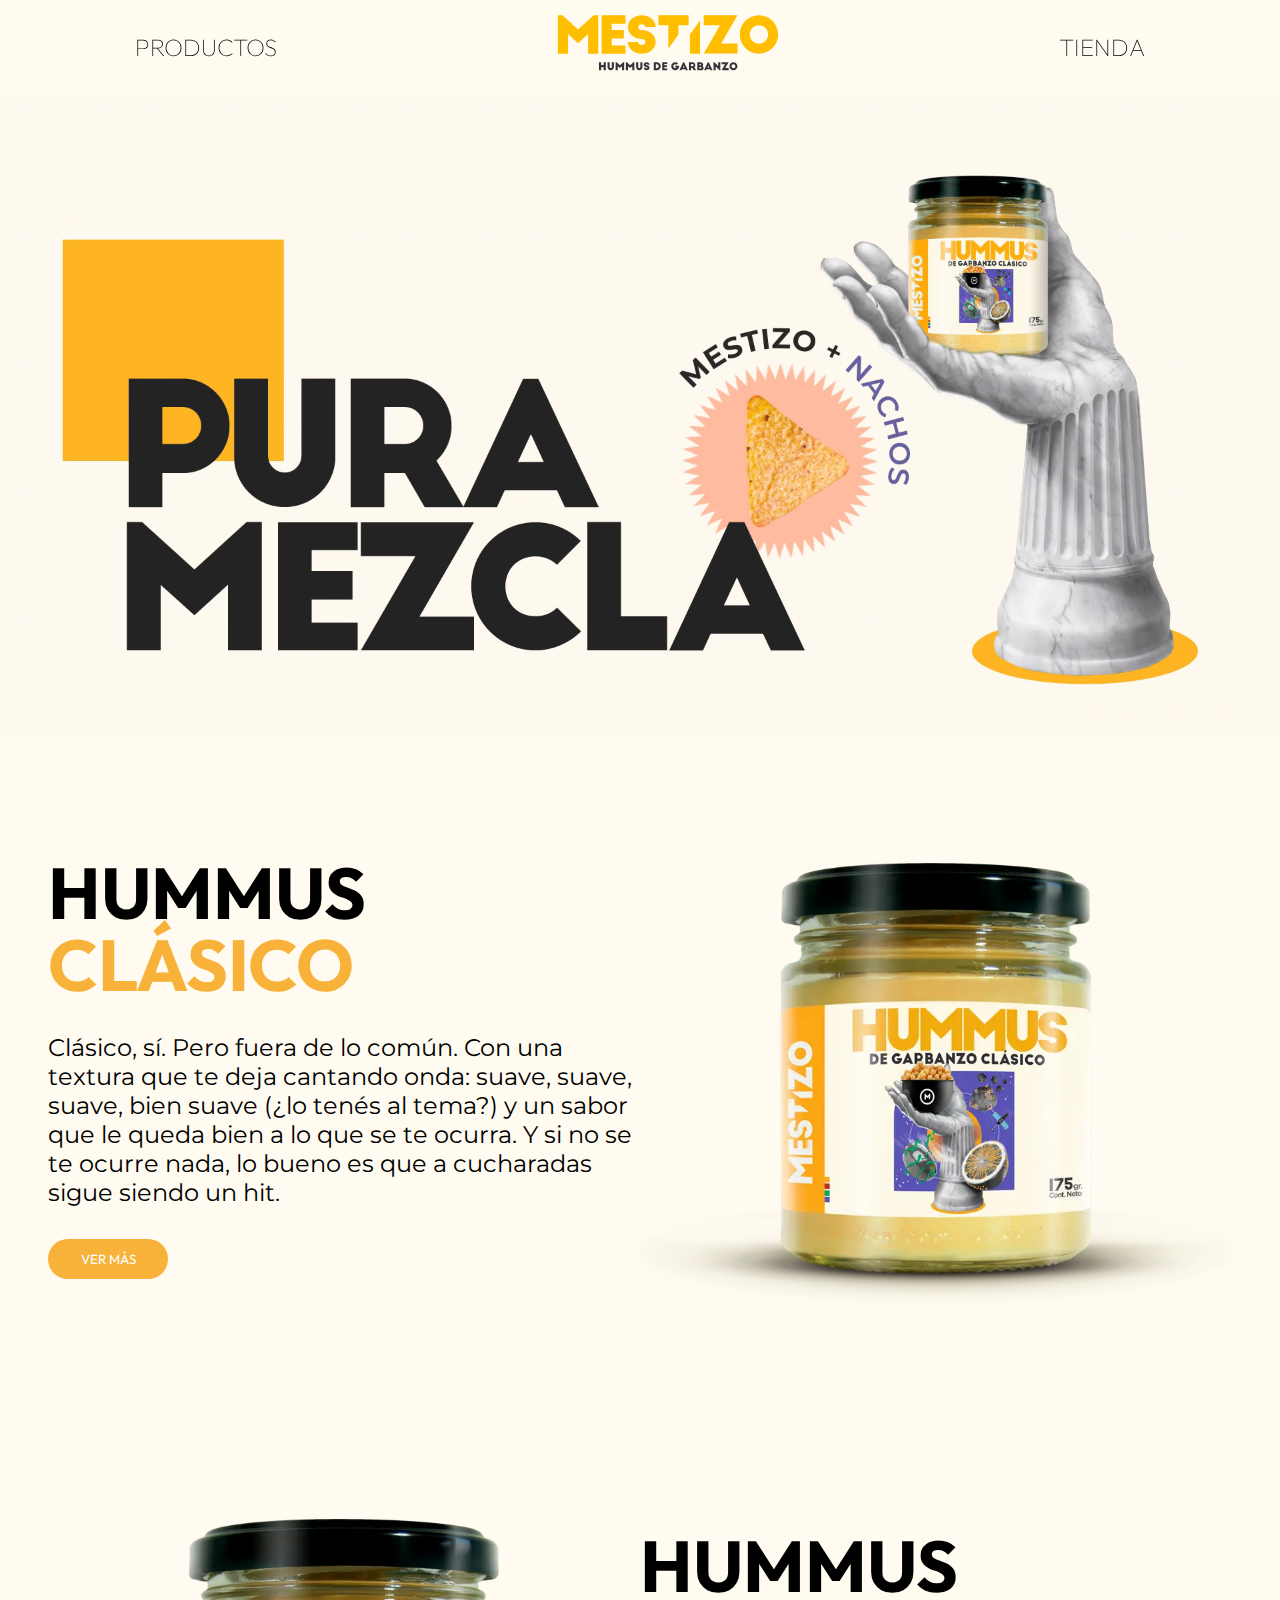
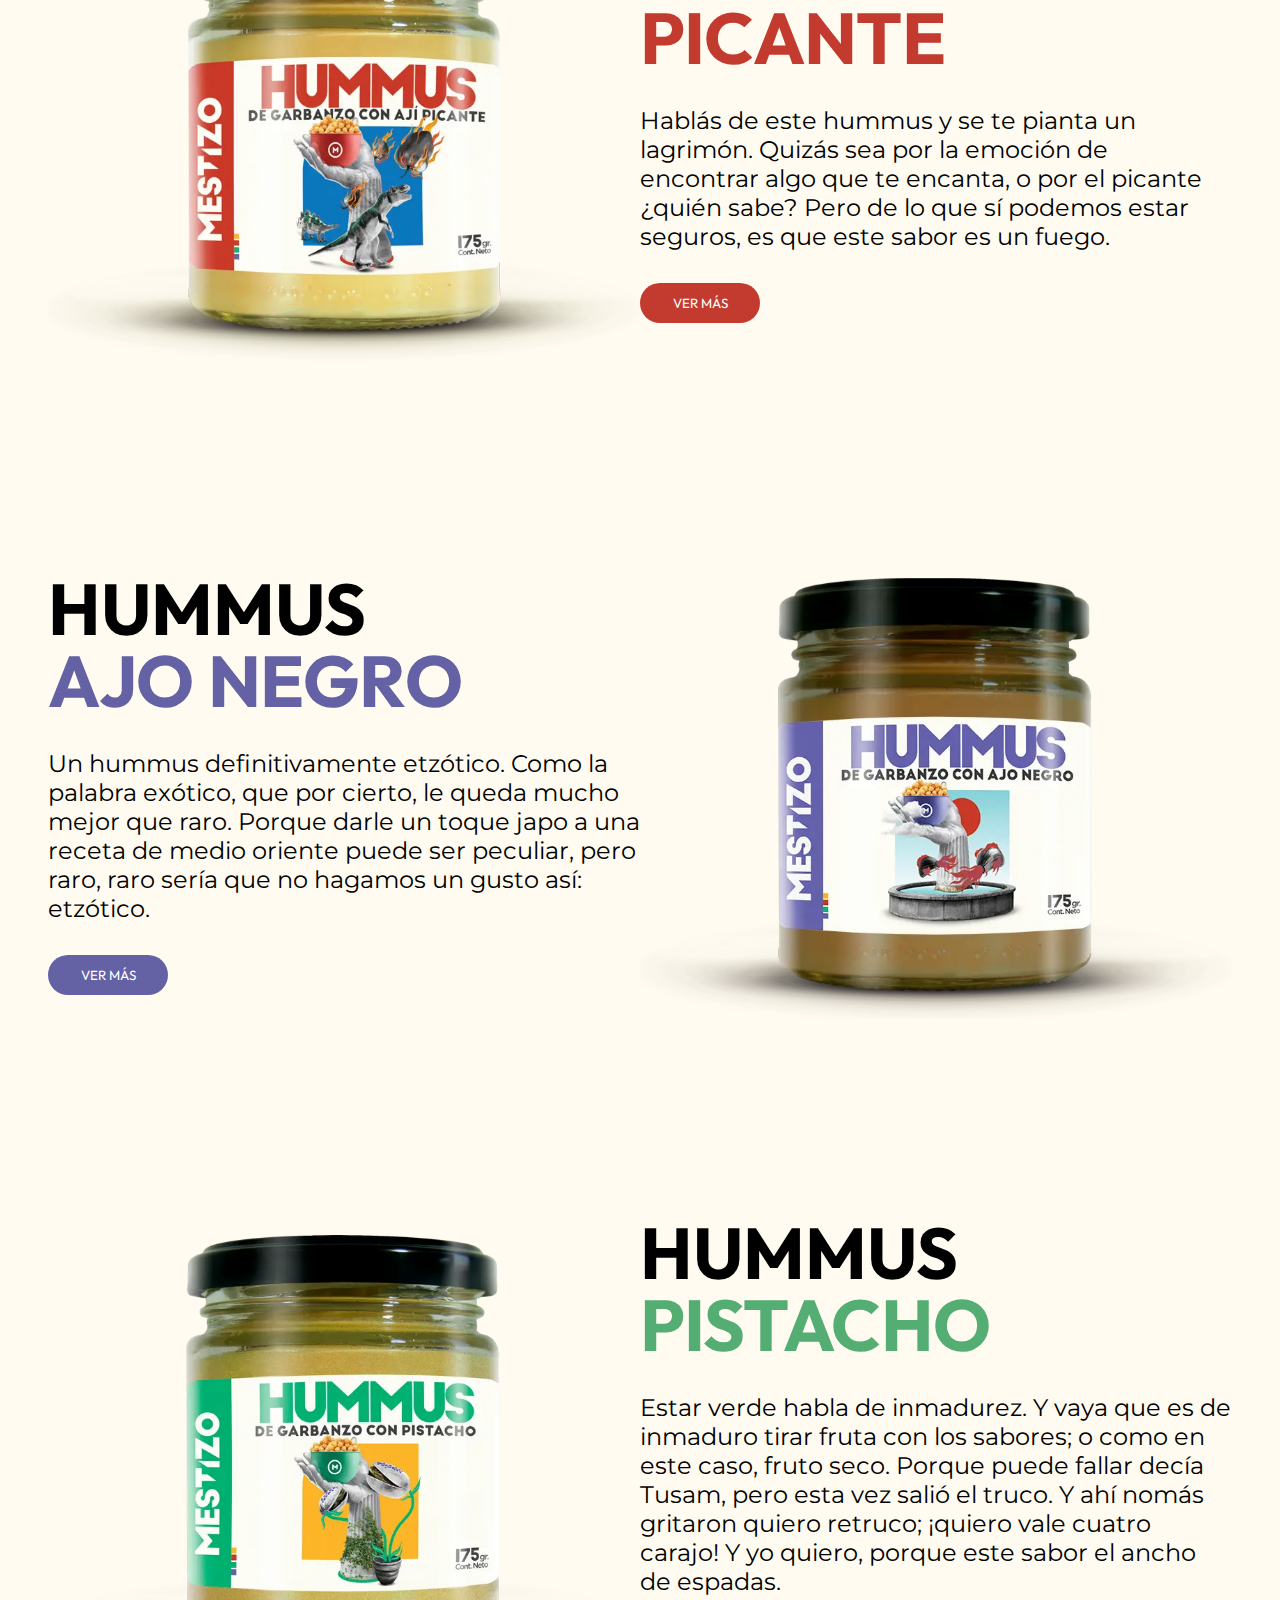
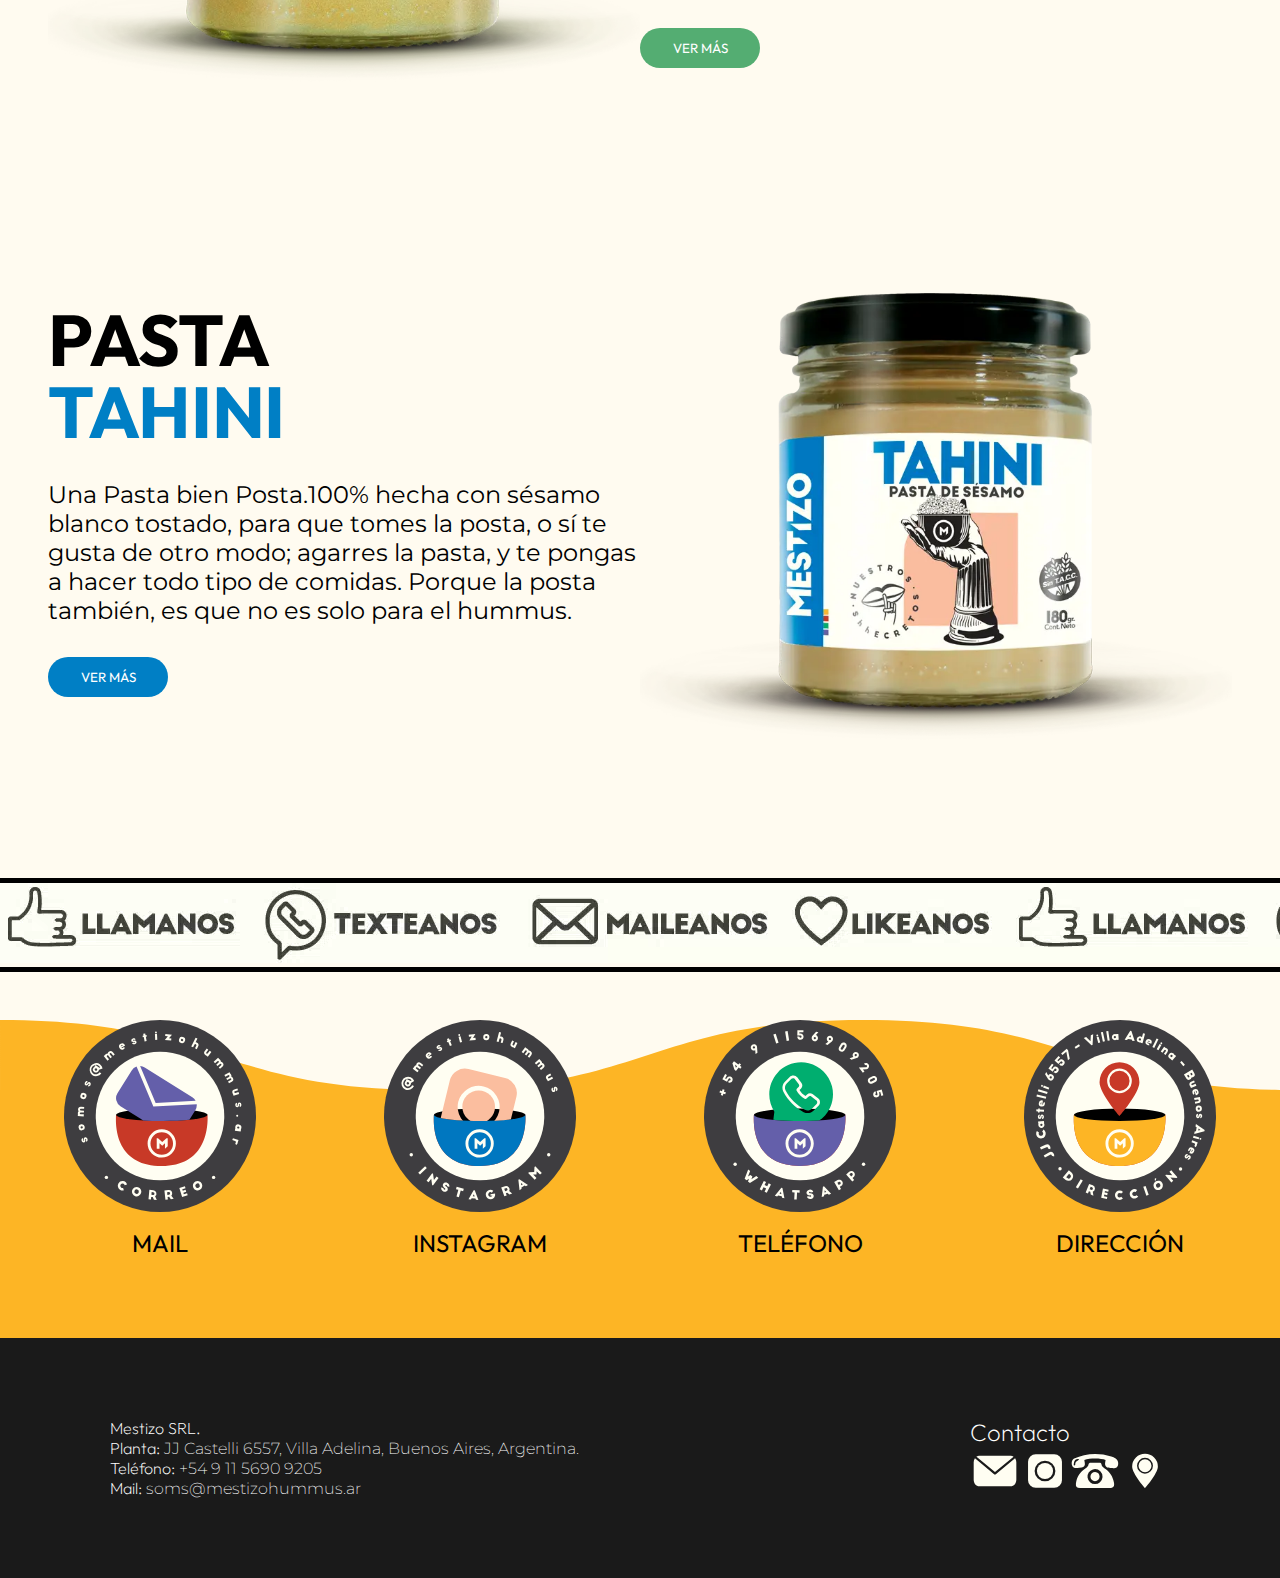
==== commit 5438a66b: "8° Commit" ====
--- a/index.html
+++ b/index.html
@@ -68,7 +68,7 @@
                 <div class="product-info">
                     <h2>HUMMUS <br>  <span class="redColor">PICANTE</span></h2>
                     <h3>Hablás de este hummus y se te pianta un lagrimón. Quizás sea por la emoción de encontrar algo que te encanta, o por el picante ¿quién sabe? Pero de lo que sí podemos estar seguros, es que este sabor es un fuego.</h3>
-                    <a href="pages/picanteinfo.html"><button class="ver-mas-btn-red">VER MÁS</button></a>
+                    <a href="pages/info_ajiPicante.html#inicio"><button class="ver-mas-btn-red">VER MÁS</button></a>
                 </div>
 
             </section>
@@ -79,7 +79,7 @@
                 <div class="product-info">
                     <h2>HUMMUS <br>  <span class="blueColor">AJO NEGRO</span></h2>
                     <h3>Un hummus definitivamente etzótico. Como la palabra exótico, que por cierto, le queda mucho mejor que raro. Porque darle un toque japo a una receta de medio oriente puede ser peculiar, pero raro, raro sería que no hagamos un gusto así: etzótico.</h3>
-                    <button class="ver-mas-btn-blue">VER MÁS</button>
+                    <a href="pages/info_ajoNegro.html#inicio"><button class="ver-mas-btn-blue">VER MÁS</button></a>
                 </div>
                 <div class="product-img">
                     <img class="img-1" src="img/ajo-negro/MESTIZO HUMMUS ALTA-ajo negro.webp" alt="">
@@ -98,7 +98,7 @@
                 <div class="product-info">
                     <h2>HUMMUS <br>  <span class="greenColor">PISTACHO</span></h2>
                     <h3>Estar verde habla de inmadurez. Y vaya que es de inmaduro tirar fruta con los sabores; o como en este caso, fruto seco. Porque puede fallar decía Tusam, pero esta vez salió el truco. Y ahí nomás gritaron quiero retruco; ¡quiero vale cuatro carajo! Y yo quiero, porque este sabor el ancho de espadas.</h3>
-                    <button class="ver-mas-btn-green">VER MÁS</button>
+                    <a href="pages/info_Pistacho.html#inicio"><button class="ver-mas-btn-green">VER MÁS</button></a>
                 </div>
 
             </section>
--- a/css/main.css
+++ b/css/main.css
@@ -55,6 +55,7 @@
   background-color: rgb(248, 177, 57);
   color: white;
   border-color: transparent;
+  font-family: "Outfit", sans-serif;
 }
 
 .ver-mas-btn-1 {
@@ -64,6 +65,7 @@
   background-color: rgb(248, 177, 57);
   color: white;
   border-color: transparent;
+  font-family: "Outfit", sans-serif;
 }
 
 .ver-mas-btn-red {
@@ -73,6 +75,7 @@
   background-color: rgb(195, 58, 46);
   color: white;
   border-color: transparent;
+  font-family: "Outfit", sans-serif;
 }
 
 .ver-mas-btn-blue {
@@ -82,6 +85,7 @@
   background-color: rgb(100, 97, 165);
   color: white;
   border-color: transparent;
+  font-family: "Outfit", sans-serif;
 }
 
 .ver-mas-btn-green {
@@ -91,6 +95,7 @@
   background-color: rgb(84, 173, 114);
   color: white;
   border-color: transparent;
+  font-family: "Outfit", sans-serif;
 }
 
 .ver-mas-btn-skyBlue {
@@ -100,6 +105,7 @@
   background-color: rgb(0, 127, 197);
   color: white;
   border-color: transparent;
+  font-family: "Outfit", sans-serif;
 }
 
 .ver-mas-btn:hover {
@@ -184,6 +190,56 @@
   transition: all 1s;
 }
 
+.Color-h:hover {
+  color: rgb(248, 177, 57);
+  transition: all 1s;
+}
+
+.Color-h:not(hover) {
+  transition: all 1s;
+}
+
+.Color-h-red:hover {
+  color: rgb(195, 58, 46);
+  transition: all 1s;
+}
+
+.Color-h:not(hover) {
+  transition: all 1s;
+}
+
+.Color-h-blue:hover {
+  color: rgb(100, 97, 165);
+  transition: all 1s;
+}
+
+.Color-h-blue:not(hover) {
+  transition: all 1s;
+}
+
+.Color-h-green:hover {
+  color: rgb(84, 173, 114);
+  transition: all 1s;
+}
+
+.Color-h-green:not(hover) {
+  transition: all 1s;
+}
+
+@media (max-width: 1000px) {
+  .Color-h:hover {
+    color: black;
+  }
+  .Color-h-red:hover {
+    color: black;
+  }
+  .Color-h-blue:hover {
+    color: black;
+  }
+  .Color-h-green:hover {
+    color: black;
+  }
+}
 .main-nav {
   background-color: rgba(255, 251, 240, 0.856);
   overflow: hidden;
@@ -247,6 +303,14 @@
     justify-content: space-between;
   }
 }
+@media (max-width: 350px) {
+  .main-nav {
+    padding-top: 1rem;
+  }
+  .main-nav div img {
+    width: 10rem;
+  }
+}
 .nav-link:hover a {
   color: rgb(248, 177, 57);
   transition: all 1s;
@@ -260,9 +324,19 @@
 .main-header {
   background-color: rgb(255, 251, 240);
   margin: 0;
+  margin-top: -5rem;
+}
+.main-header video {
+  width: 100%;
+}
+
+.movile-heade {
+  background-color: rgb(255, 251, 240);
+  margin: 0;
   margin-top: -8rem;
-}
-.main-header video {
+  width: 100%;
+}
+.movile-heade img {
   width: 100%;
 }
 
@@ -318,14 +392,31 @@
   width: 100%;
 }
 
-@media (max-width: 570px) {
+@media (max-width: 1000px) {
+  .product-info {
+    gap: 1rem;
+  }
+  .product-info h1 {
+    font-size: 4rem;
+  }
+  .product-info h3 {
+    font-size: 1.25rem;
+  }
+  .product-container {
+    margin-bottom: 4rem;
+  }
+  .product-container-reverse {
+    margin-bottom: 4rem;
+  }
+}
+@media (max-width: 700px) {
   .main-header {
-    display: none;
+    display: block;
   }
   .product-container-reverse {
     display: flex;
     flex-direction: column-reverse;
-    margin-top: 3rem;
+    margin-bottom: 3rem;
   }
   .product-container {
     display: flex;
@@ -335,9 +426,11 @@
     align-items: center;
   }
   .product-info h1 {
+    font-size: 4.5rem;
     text-align: center;
   }
   .product-info h2 {
+    font-size: 4.5rem;
     text-align: center;
   }
   .product-info h3 {
@@ -346,10 +439,18 @@
   .product-img {
     margin-top: 1.5rem;
   }
+  .product-img img {
+    max-width: 500px;
+  }
   .img-2 img {
     display: none;
   }
   .img-4 img {
+    display: none;
+  }
+}
+@media (max-width: 650px) {
+  .main-header {
     display: none;
   }
 }
@@ -513,6 +614,19 @@
 @media (max-width: 596px) {
   .footer-top {
     background-size: 800vh;
+  }
+  .footer-bottom div:first-child {
+    display: flex;
+    flex-direction: column;
+    justify-content: center;
+    align-items: flex-start;
+    width: 80%;
+  }
+  .footer-bottom div:first-child p {
+    font-family: "Outfit", sans-serif;
+    font-size: 1em;
+    font-weight: 200;
+    color: white;
   }
 }
 @media (max-width: 540px) {
@@ -640,123 +754,100 @@
 @media (max-width: 464px) {
   .productos-sabores {
     margin-bottom: 3rem;
-    grid-template-columns: 1fr;
-    grid-template-rows: 1fr 1fr 1fr 1fr;
-    row-gap: 3rem;
+    grid-template-columns: 1fr 1fr;
+    grid-template-rows: 1fr 1fr;
+    gap: 3rem;
   }
   .filtros-sabores p {
     font-size: 1.5em;
   }
 }
-.info_titulo {
-  display: grid;
-  grid-template-columns: 1fr 1fr;
-  grid-template-rows: 1fr;
-  height: 100vh;
-  margin-left: 2rem;
-  margin-right: 2rem;
-}
-.info_titulo div {
-  display: flex;
-  justify-content: center;
-  align-items: center;
-  flex-direction: column;
-  gap: 1rem;
-  padding-top: 1rem;
-}
-.info_titulo div h1 {
-  font-family: "Outfit", sans-serif;
-  font-size: 7em;
+.info-tit {
+  display: flex;
+  align-items: center;
+  justify-content: center;
+  flex-direction: column;
+  width: 100%;
+}
+.info-tit div {
+  display: flex;
+  flex-direction: column;
+  row-gap: 1rem;
+  justify-content: center;
+  align-items: center;
+}
+.info-tit div h1 {
+  font-family: "Outfit", sans-serif;
   letter-spacing: -0.005em;
   line-height: 1em;
-}
-.info_titulo div p {
-  font-family: "Outfit", sans-serif;
-  font-size: 1.5em;
-}
-.info_titulo div p:hover {
-  color: rgb(248, 177, 57);
-  transition: all 1s;
-}
-.info_titulo div p:not(hover) {
-  color: black;
-  transition: all 1s;
-}
-.info_titulo div img {
-  margin-top: 3rem;
-  width: 35rem;
-}
-.info_titulo div div {
-  display: flex;
-  justify-content: center;
-  align-items: start;
-}
-
-.info_section {
-  display: grid;
-  grid-template-columns: 1fr 1fr;
-  grid-template-areas: 1fr;
-  height: 100vh;
-  margin-left: 5rem;
-  margin-right: 2rem;
-}
-.info_section div {
-  display: flex;
-  justify-content: center;
-  align-items: start;
-  flex-direction: column;
-  gap: 1rem;
-}
-.info_section div h2 {
-  font-family: "Outfit", sans-serif;
-  font-size: 4.5em;
+  font-size: 3rem;
+  text-align: center;
+  width: 100%;
+}
+.info-tit div p {
+  font-family: "Outfit", sans-serif;
+  text-align: center;
+}
+.info-tit div img {
+  width: 80%;
+}
+
+.info-section {
+  display: flex;
+  align-items: center;
+  justify-content: center;
+  flex-direction: column;
+  width: 100%;
+  margin-top: 4rem;
+}
+.info-section div {
+  display: flex;
+  flex-direction: column;
+  row-gap: 1rem;
+  justify-content: center;
+  align-items: center;
+}
+.info-section div h2 {
+  font-family: "Outfit", sans-serif;
   letter-spacing: -0.005em;
   line-height: 1em;
-}
-.info_section div h3 {
+  font-size: 3rem;
+  text-align: center;
+  width: 100%;
+}
+.info-section div h3 {
   font-family: "Montserrat", sans-serif;
-  font-size: 1.5em;
+  font-size: 1.25em;
   font-weight: 400;
-}
-.info_section div p {
-  margin-top: 1.75rem;
-  font-family: "Outfit", sans-serif;
-  font-size: 1.5em;
-}
-.info_section div p:hover {
-  color: rgb(248, 177, 57);
-  transition: all 1s;
-}
-.info_section div p:not(hover) {
-  color: black;
-  transition: all 1s;
-}
-.info_section div div {
-  display: flex;
-  justify-content: center;
-  align-items: start;
-}
-.info_section div section {
-  display: flex;
-  justify-content: start;
-  align-items: center;
-  width: 100%;
-  gap: 6rem;
-}
-.info_section section {
-  display: flex;
-  justify-content: center;
-  align-items: center;
-}
-.info_section section img {
-  width: 35rem;
+  padding-left: 2rem;
+  padding-right: 2rem;
+  text-align: center;
+}
+.info-section div a {
+  margin-top: 1.5rem;
+  margin-bottom: 2rem;
+}
+.info-section div div {
+  display: flex;
+  flex-direction: row;
+  justify-content: space-around;
+  align-items: center;
+  width: 100%;
+  display: none;
+}
+.info-section div div p {
+  font-family: "Outfit", sans-serif;
+  text-align: center;
+  text-align: center;
+}
+.info-section div img {
+  width: 80%;
 }
 
 .flecha {
   position: fixed;
-  color: rgb(248, 177, 57);
-  right: 50px;
-  bottom: 30px;
+  right: 20px;
+  bottom: 10px;
 }
 
 .flecha:hover {
@@ -768,46 +859,132 @@
   transition: 1s;
 }
 
-@media (max-width: 1120px) {
-  .info_titulo div h1 {
-    font-size: 6em;
-  }
-  .info_titulo div p {
-    font-size: 1.5em;
-  }
-  .info_titulo div img {
-    width: 35rem;
-  }
-  .info_section div h2 {
-    font-size: 4em;
-  }
-  .info_section div h3 {
-    font-size: 1.25em;
-  }
-  .info_section div p {
-    font-size: 1.5em;
-  }
-  .info_section section img {
-    width: 30rem;
-  }
-}
-@media (max-width: 1000px) {
-  .info_titulo {
-    grid-template-columns: 1fr;
-    grid-template-rows: 1fr 1fr;
-    padding-top: 4rem;
-  }
-  .info_titulo div img {
-    margin-top: -2rem;
-  }
-  .info_titulo div h1 {
-    font-size: 5em;
-  }
-  .info_titulo div p {
-    font-size: 1.5em;
-  }
-  .info_section {
-    grid-template-columns: 1fr;
-    grid-template-rows: 1fr 1fr;
+@media (max-width: 320px) {
+  .info-section div h2 {
+    font-size: 2.25rem;
+  }
+  .info-section div h3 {
+    font-size: 1.1rem;
+  }
+}
+@media (min-width: 600px) {
+  .info-tit div h1 {
+    font-size: 5rem;
+  }
+  .info-tit div p {
+    font-size: 2rem;
+  }
+  .info-tit div a {
+    margin-top: 2rem;
+  }
+  .info-tit div a button {
+    width: 12rem;
+    height: 4rem;
+    font-size: 1.5rem;
+  }
+  .info-tit div img {
+    width: 80%;
+    max-width: 650px;
+  }
+  .info-section div h2 {
+    font-size: 5rem;
+  }
+  .info-section div h3 {
+    font-size: 1.75rem;
+  }
+  .info-section div a {
+    margin-top: 2rem;
+  }
+  .info-section div a button {
+    width: 12rem;
+    height: 4rem;
+    font-size: 1.5rem;
+  }
+}
+@media (min-width: 1000px) {
+  .info-tit {
+    flex-direction: row;
+    padding: 3rem;
+    width: 100%;
+    height: 100vh;
+  }
+  .info-tit div {
+    align-items: start;
+    width: 50%;
+    padding: 1rem;
+    padding-left: 5rem;
+  }
+  .info-tit div h1 {
+    text-align: start;
+    font-size: 5.5rem;
+  }
+  .info-tit div a {
+    margin-top: 0rem;
+  }
+  .info-tit div a button {
+    width: 7rem;
+    height: 2rem;
+    font-size: 0.75rem;
+  }
+  .info-tit div p {
+    font-size: 1.5rem;
+  }
+  .info-tit div {
+    width: 50%;
+  }
+  .info-tit div img {
+    width: 100%;
+    max-width: 600px;
+    padding-top: 1rem;
+  }
+  .info-section {
+    flex-direction: row;
+    padding: 3rem;
+    height: 100vh;
+    width: 100%;
+  }
+  .info-section div {
+    align-items: start;
+    width: 50%;
+    padding: 1rem;
+  }
+  .info-section div h2 {
+    text-align: start;
+    font-size: 4.5rem;
+  }
+  .info-section div h3 {
+    text-align: start;
+    padding: 0;
+    font-size: 1.25rem;
+  }
+  .info-section div a {
+    margin-top: 0rem;
+  }
+  .info-section div a button {
+    width: 7rem;
+    height: 2rem;
+    font-size: 0.75rem;
+  }
+  .info-section div div {
+    display: block;
+    display: flex;
+    flex-direction: row;
+    justify-content: start;
+    -moz-column-gap: 5rem;
+         column-gap: 5rem;
+    align-items: center;
+    width: 100%;
+  }
+  .info-section div div p {
+    font-family: "Outfit", sans-serif;
+    text-align: center;
+    font-size: 1.5rem;
+  }
+  .info-section div {
+    width: 50%;
+  }
+  .info-section div img {
+    width: 100%;
+    max-width: 500px;
   }
 }/*# sourceMappingURL=main.css.map */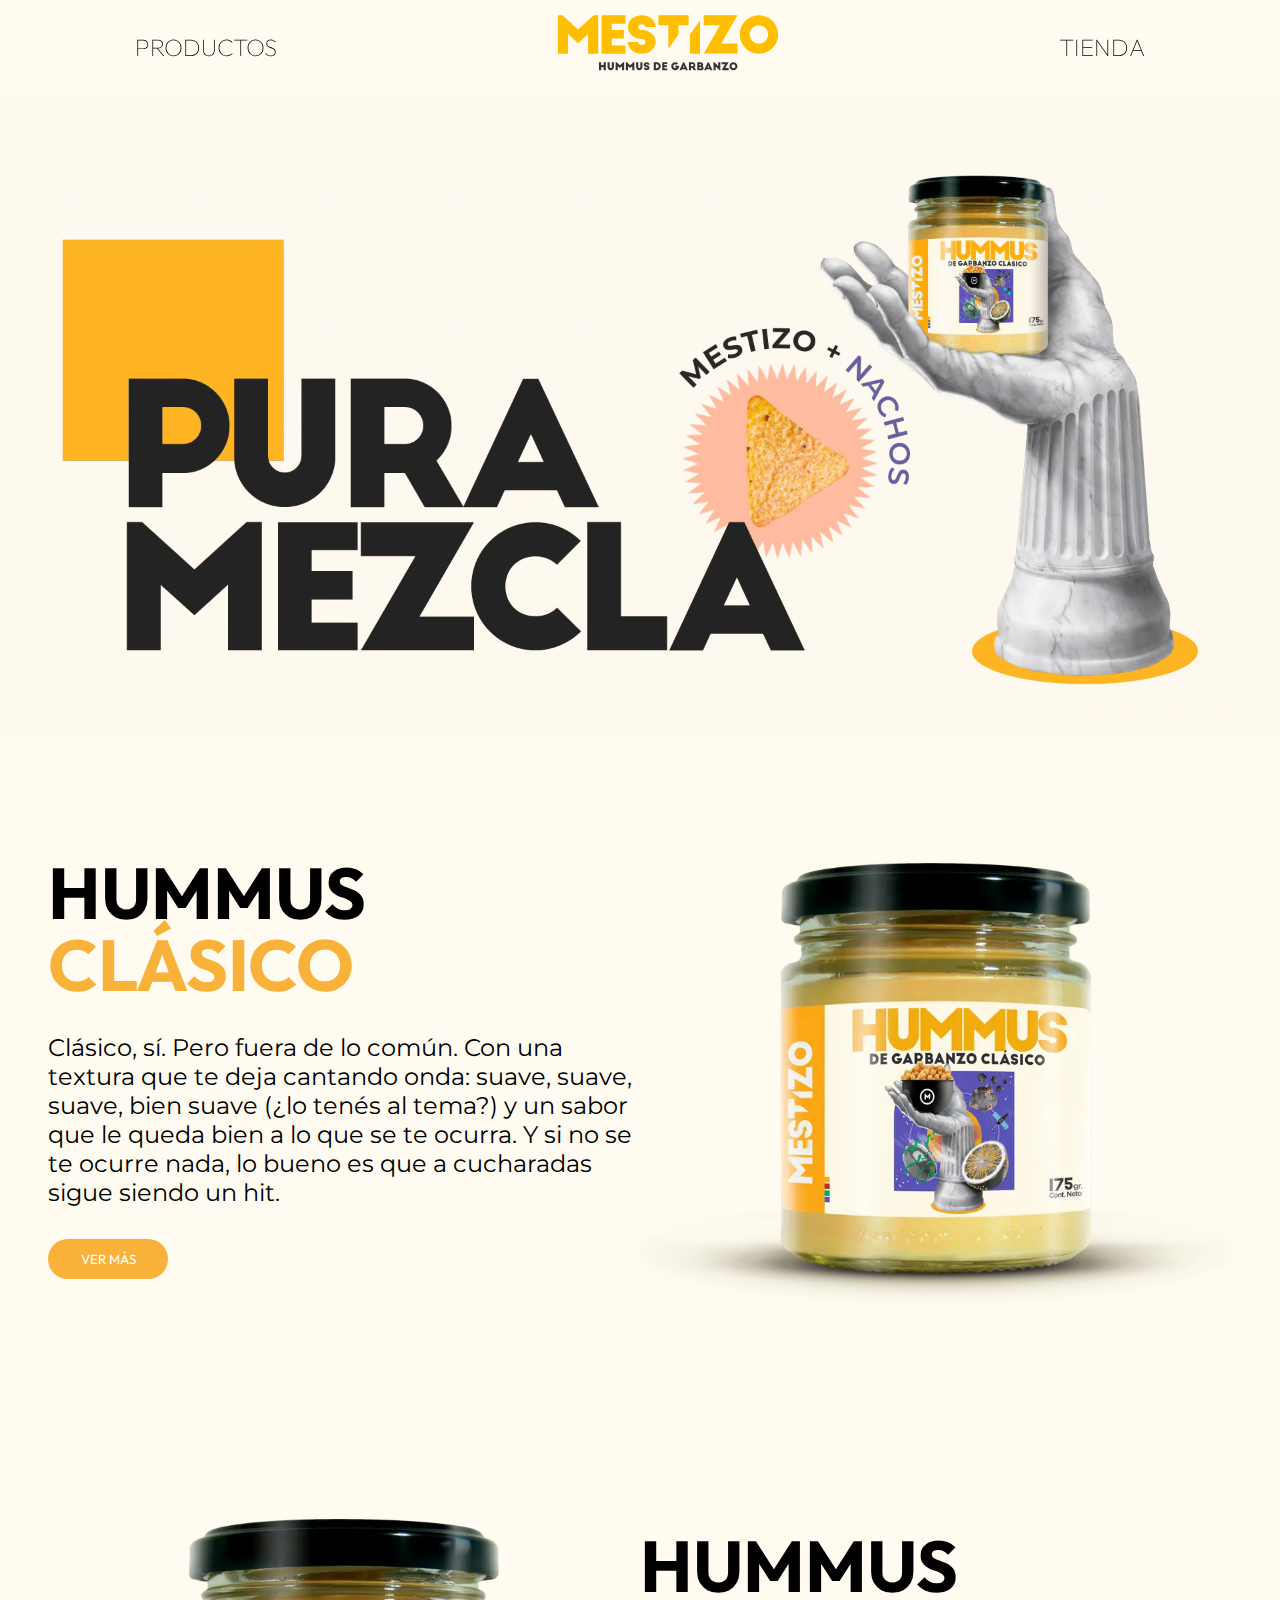
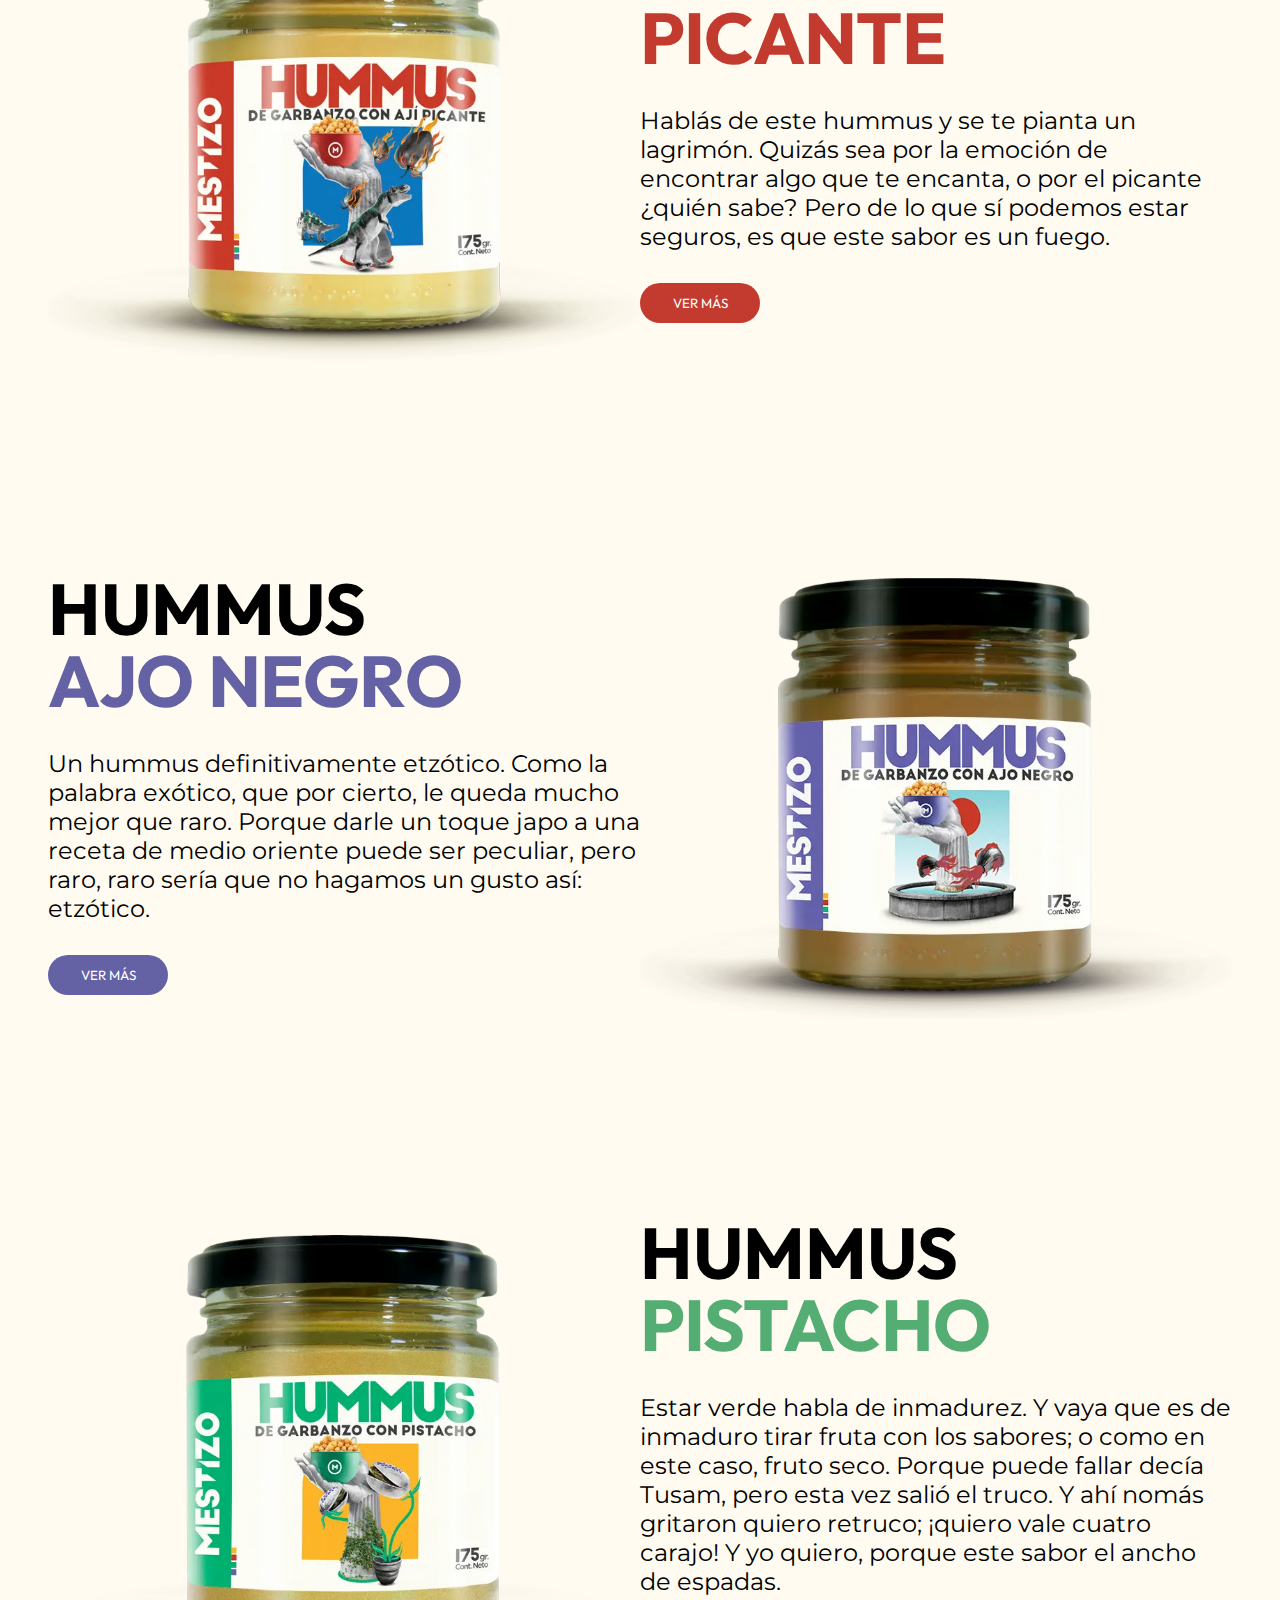
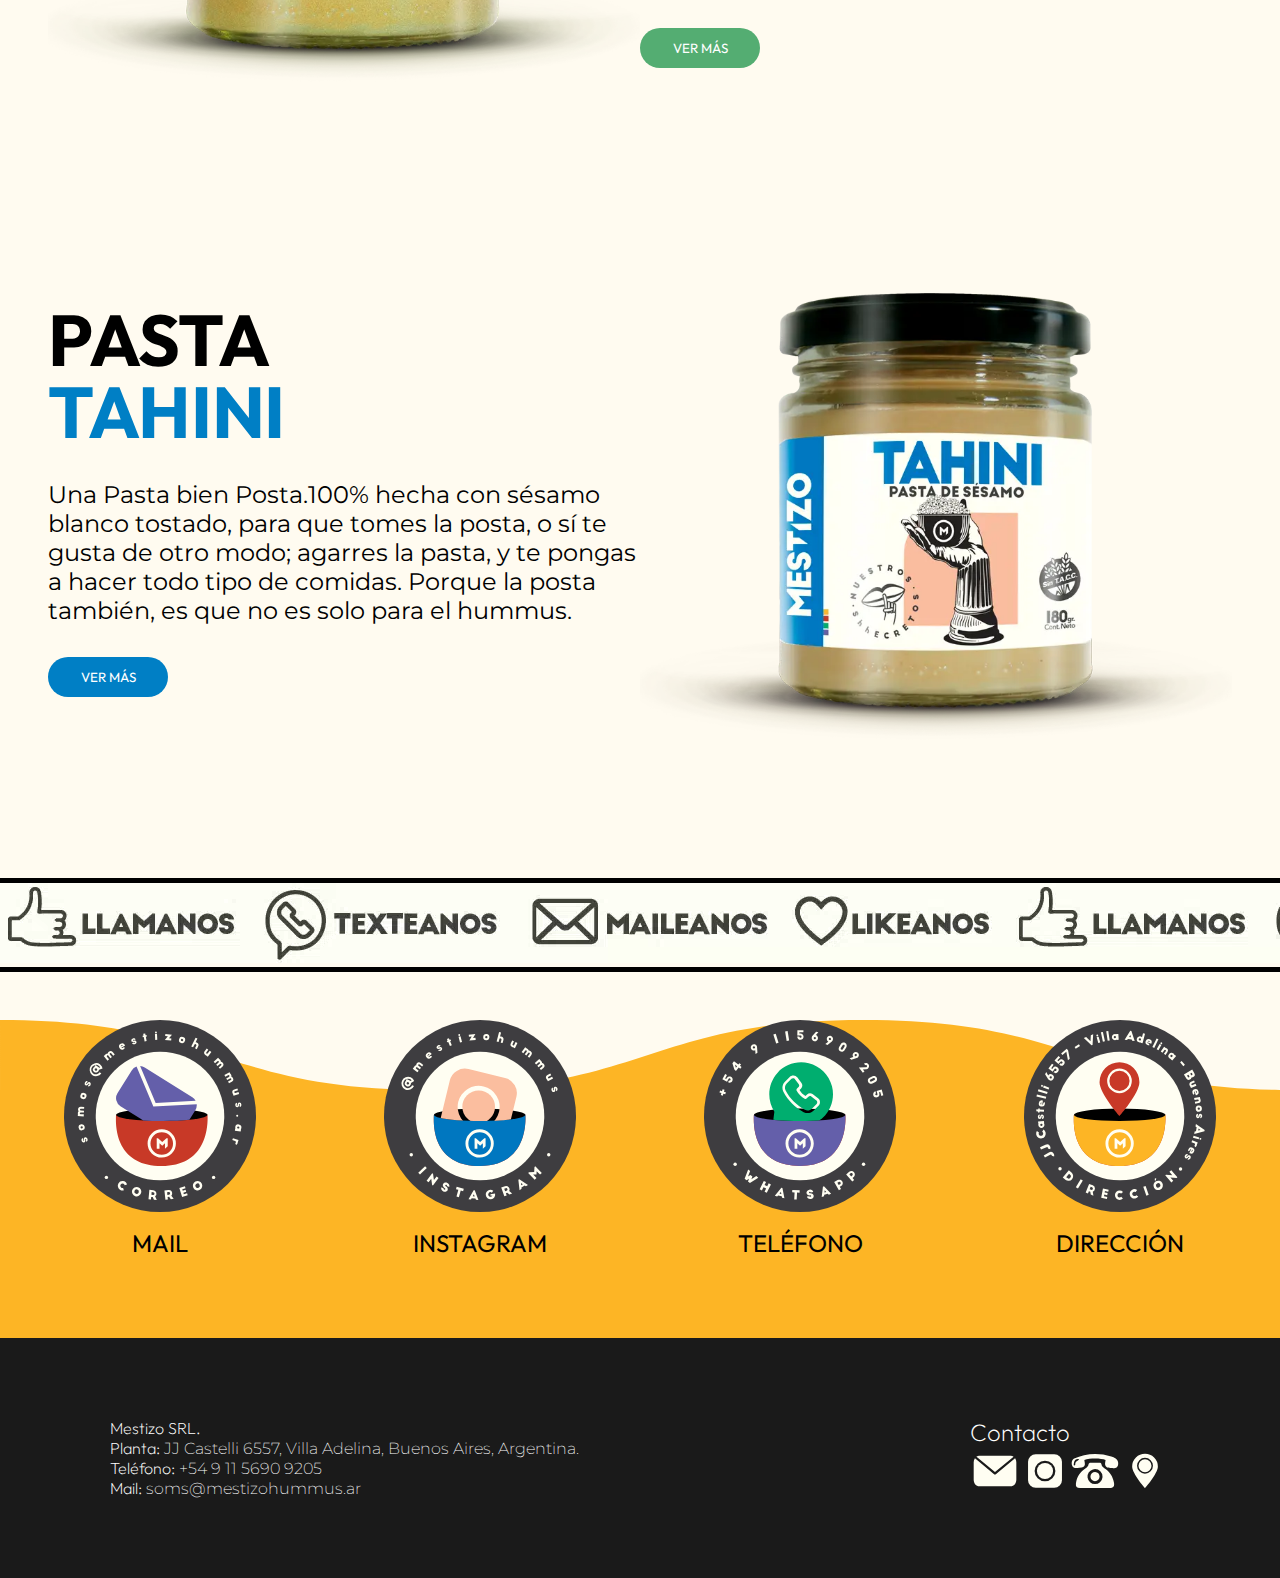
==== commit 1b2af0b4: "10 Commit" ====
--- a/index.html
+++ b/index.html
@@ -37,7 +37,10 @@
        <div class="main-header">
             <video src="img/marca/WebMestizo-Cover-FrascOK3.webm" autoplay loop muted ></video>
        </div>
-        <!-- AGREGAR VIDEO -->
+       
+       <div class="header-mobile">
+            <img src="img/marca/Mestizo-Web-Banner-Mobile-Alta-01 (1).webp" alt="">
+       </div>
 
         <!-- Ends Main Header -->
         <!-- Starts Main Body -->
--- a/css/main.css
+++ b/css/main.css
@@ -190,6 +190,12 @@
   transition: all 1s;
 }
 
+@media (max-width: 1000px) {
+  .zoom:hover {
+    transform: scale(1);
+    transition: all;
+  }
+}
 .Color-h:hover {
   color: rgb(248, 177, 57);
   transition: all 1s;
@@ -240,6 +246,20 @@
     color: black;
   }
 }
+::-webkit-scrollbar {
+  width: 10px;
+  height: 10px;
+}
+
+::-webkit-scrollbar-thumb {
+  background-color: rgb(248, 177, 57);
+  border-radius: 10px;
+}
+
+::-webkit-scrollbar-track {
+  background-color: rgb(255, 251, 240);
+}
+
 .main-nav {
   background-color: rgba(255, 251, 240, 0.856);
   overflow: hidden;
@@ -330,13 +350,10 @@
   width: 100%;
 }
 
-.movile-heade {
-  background-color: rgb(255, 251, 240);
-  margin: 0;
-  margin-top: -8rem;
-  width: 100%;
-}
-.movile-heade img {
+.header-mobile {
+  display: none;
+}
+.header-mobile img {
   width: 100%;
 }
 
@@ -452,6 +469,9 @@
 @media (max-width: 650px) {
   .main-header {
     display: none;
+  }
+  .header-mobile {
+    display: block;
   }
 }
 @media (max-width: 438px) {
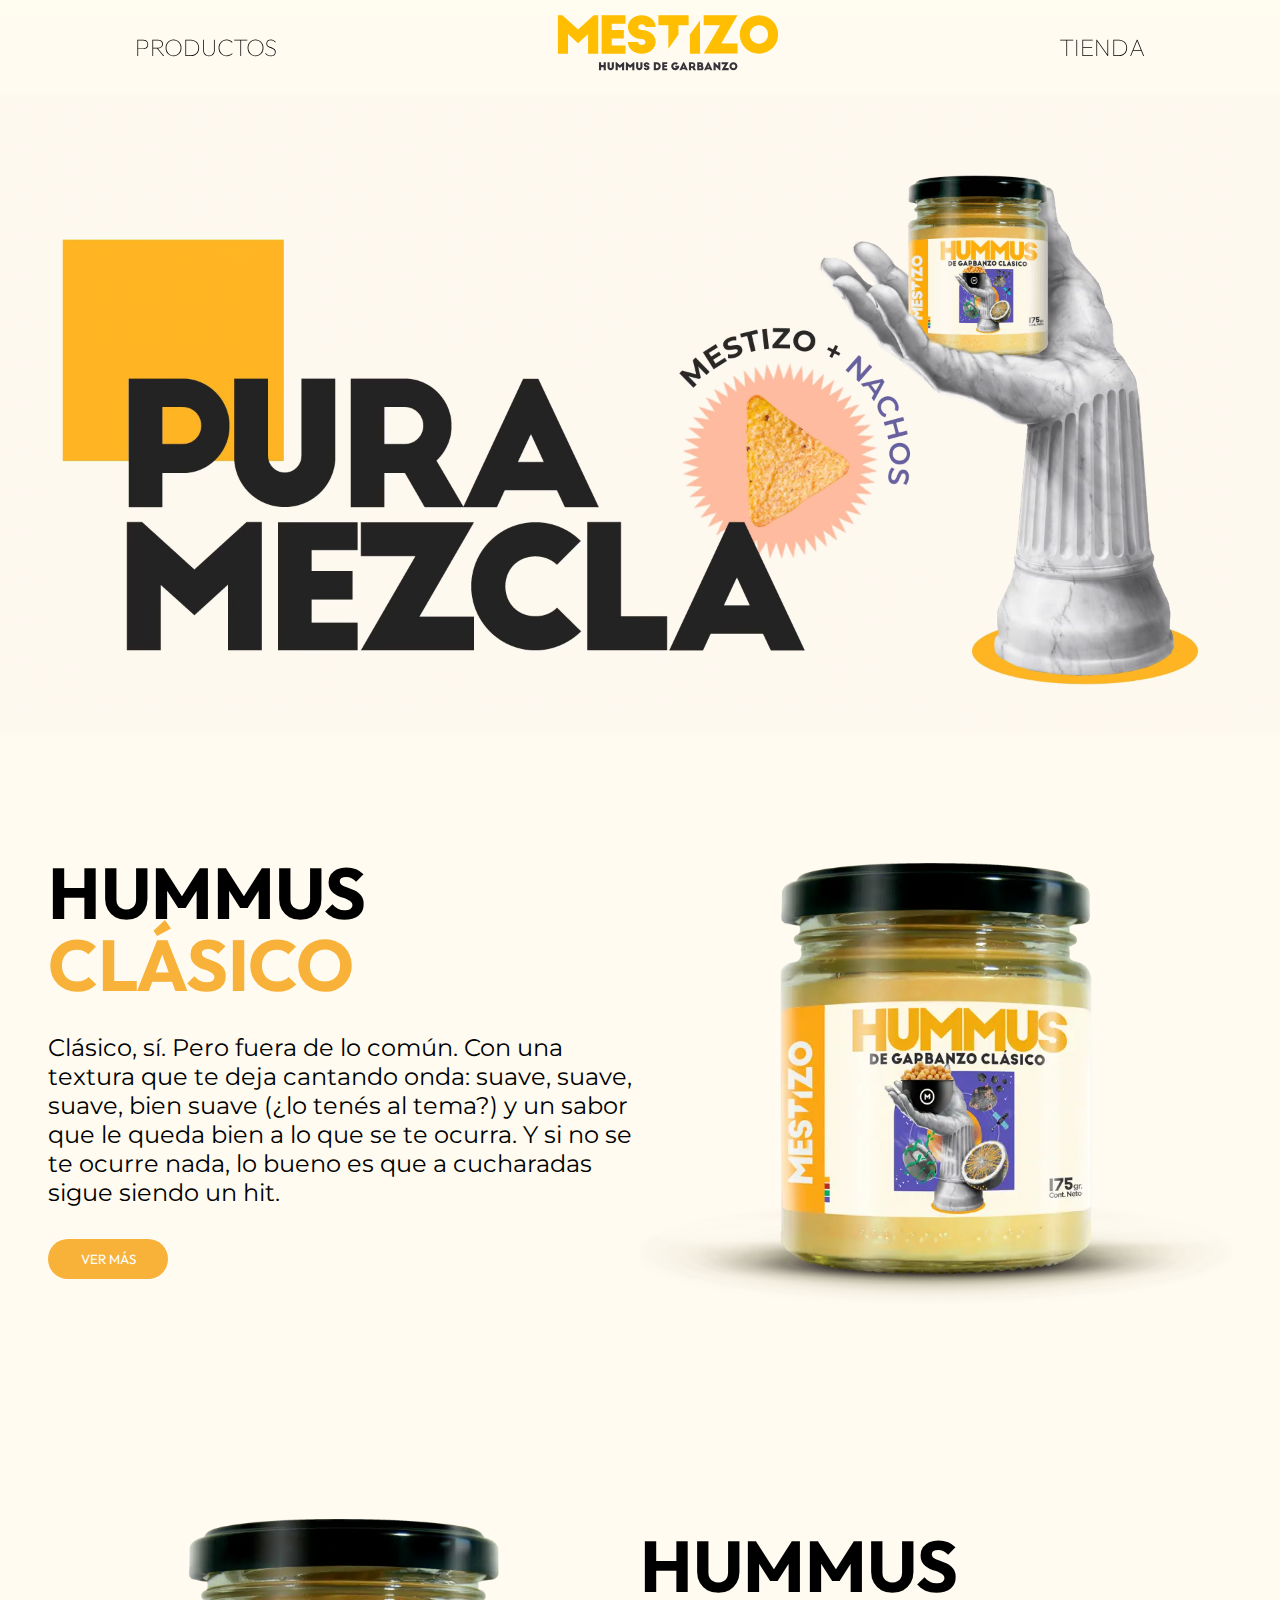
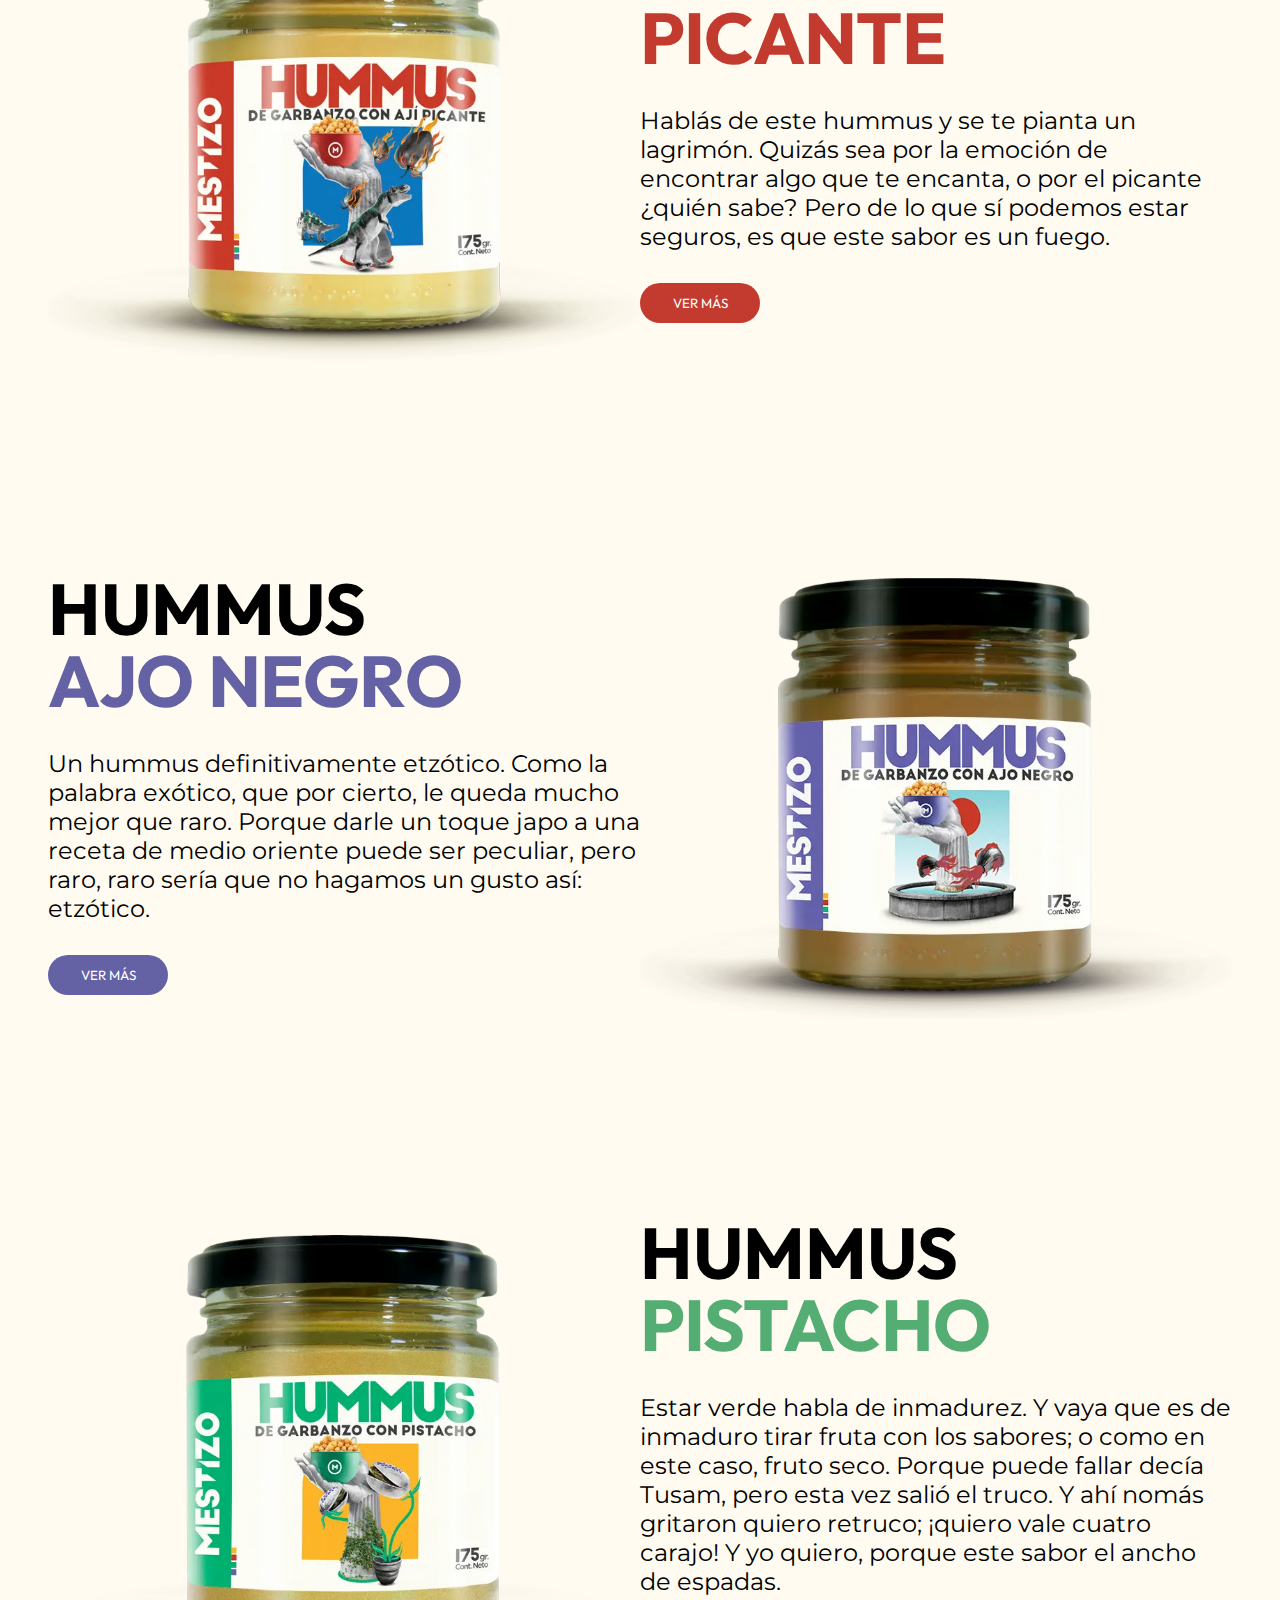
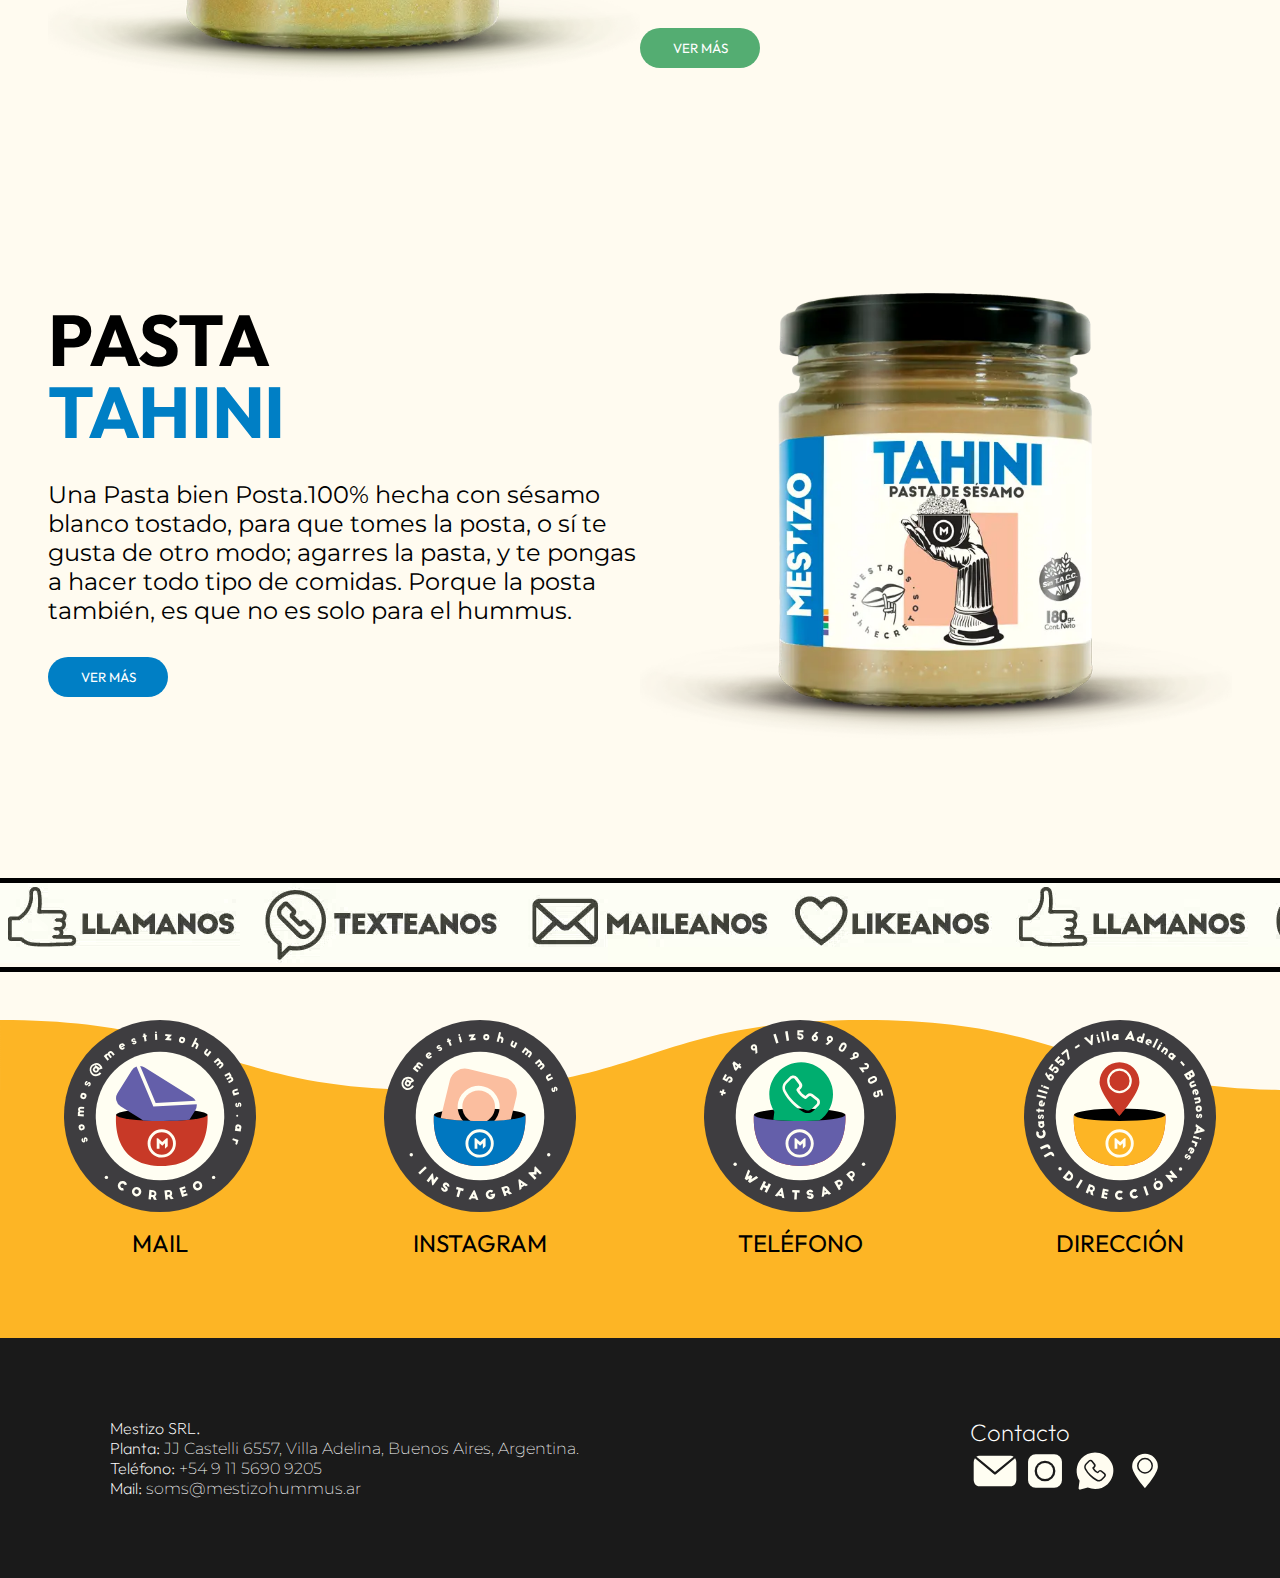
==== commit d1141669: "11° Commit" ====
--- a/index.html
+++ b/index.html
@@ -3,7 +3,13 @@
 <head>
     <meta charset="UTF-8">
     <meta name="viewport" content="width=device-width, initial-scale=1.0">
-    <title>Document</title>
+    <meta name="author" content="Ignacio Juri">
+    <meta name="keywords" content="Mestizo, Hummus, Garbanzo, Picante, Ajo Negro, clasico, vegano, natural, argentina, tienda, comprar, libre de gluten, sin TACC, ingredientes naturales, sin conservantes, legumbres, conservas, hummus en conserva">
+    <meta name="copyright" content=" Mestizo Hummus SRL 2023">
+    <meta name="robots" content="index,follow">
+    <meta name="description" content="Hummus Mestizo. Ingredientes 100% naturales, libre de gluten y listo para mezclar con lo que quieras.">
+    <title>MESTIZO HUMMUS - Pura Mezcla</title>
+    <link rel="shortcut icon" href="img/marca/icono-Mestizo.webp" type="image/x-icon">
     <link rel="stylesheet" href="https://cdn.jsdelivr.net/npm/bootstrap-icons@1.10.5/font/bootstrap-icons.css">
     <link rel="stylesheet" href="css/main.css">
 </head>
@@ -12,8 +18,8 @@
    
     <nav class="main-nav">
         <div class="nav-link"><a href="pages/productos.html">PRODUCTOS</a></div>
-        <div><a href="index.html"><img class="zoom" src="img/marca/Identidad-Mestizo-01.svg" alt="#"></a></div>
-        <div class="nav-link"><a href="pages/tienda.html">TIENDA</a></div>
+        <div><a href="index.html"><img class="zoom" src="img/marca/Identidad-Mestizo-01.svg" alt="Logo de Mestizo Hummus"></a></div>
+        <div class="nav-link"><a href="https://www.mestizohummus.com.ar/nuestros-productos" target="_blank">TIENDA</a></div>
         <div class="span-btn">
             <svg xmlns="http://www.w3.org/2000/svg" width="30" height="30" fill="black" class="bi bi-list" viewBox="0 0 16 16">
                 <path fill-rule="evenodd" d="M2.5 12a.5.5 0 0 1 .5-.5h10a.5.5 0 0 1 0 1H3a.5.5 0 0 1-.5-.5zm0-4a.5.5 0 0 1 .5-.5h10a.5.5 0 0 1 0 1H3a.5.5 0 0 1-.5-.5zm0-4a.5.5 0 0 1 .5-.5h10a.5.5 0 0 1 0 1H3a.5.5 0 0 1-.5-.5z"/>
@@ -25,7 +31,7 @@
             <a href="pages/productos.html">PRODUCTOS</a>
         </div>
         <div class="nav-link-btn disabled">
-            <a href="pages/tienda.html">TIENDA</a>
+            <a href="https://www.mestizohummus.com.ar/nuestros-productos" target="_blank">TIENDA</a>
         </div>
     </nav>
 
@@ -39,7 +45,7 @@
        </div>
        
        <div class="header-mobile">
-            <img src="img/marca/Mestizo-Web-Banner-Mobile-Alta-01 (1).webp" alt="">
+            <img src="img/Mestizo-Web-Banner-Mobile-2-01.png" alt="Banner que en el centro dice: Hummus con de todo, y al rededor se ven imagenes de productos con los cuales se puedec ombinar el Hummus de Mestizo. Entre ellos se destacan: Medialunas, Pickles, Pretzesl, Churros, Camarones, Papas Fritas, Nachos, ETC.">
        </div>
 
         <!-- Ends Main Header -->
@@ -55,8 +61,8 @@
                     <a href="pages/info_clasico.html#inicio"><button class="ver-mas-btn">VER MÁS</button></a>
                 </div>
                 <div class="product-img">
-                    <img class="img-1 " src="img/clasico/Mestizo-Frasco-Clasico.webp" alt="">
-                    <div class="img-2"><img src="img/clasico/Mestizo-Arte-Original.webp" alt=""></div>
+                    <img class="img-1 " src="img/clasico/Mestizo-Frasco-Clasico.webp" alt="Imagen del frasco de Hummus Meztizo sabor Clásico">
+                    <div class="img-2"><img src="img/clasico/Mestizo-Arte-Original.webp" alt="Imagen artistica del Hummus Mestizo sabor Clásico"></div>
                 </div>
                 
             </section>
@@ -65,8 +71,8 @@
             <section class="product-container-reverse">
 
                 <div class="product-img">
-                    <img class="img-3" src="img/picante/Mestizo-Frasco-AjiPicante.webp" alt="">
-                    <div class="img-4"><img src="img/picante/Mestizo-Arte-aji-picante.webp" alt=""></div>
+                    <img class="img-3" src="img/picante/Mestizo-Frasco-AjiPicante.webp" alt="Imagen del frasco de Hummus Meztizo sabor Aji Picante">
+                    <div class="img-4"><img src="img/picante/Mestizo-Arte-aji-picante.webp" alt="Imagen artistica del Hummus Mestizo sabor Aji Picante"></div>
                 </div>
                 <div class="product-info">
                     <h2>HUMMUS <br>  <span class="redColor">PICANTE</span></h2>
@@ -85,8 +91,8 @@
                     <a href="pages/info_ajoNegro.html#inicio"><button class="ver-mas-btn-blue">VER MÁS</button></a>
                 </div>
                 <div class="product-img">
-                    <img class="img-1" src="img/ajo-negro/MESTIZO HUMMUS ALTA-ajo negro.webp" alt="">
-                    <div class="img-2"><img src="img/ajo-negro/Mestizo-Arte-ajo-negro.webp" alt=""></div>
+                    <img class="img-1" src="img/ajo-negro/MESTIZO HUMMUS ALTA-ajo negro.webp" alt="Imagen del frasco de Hummus Meztizo sabor Ajo Negro">
+                    <div class="img-2"><img src="img/ajo-negro/Mestizo-Arte-ajo-negro.webp" alt="Imagen artistica del Hummus Mestizo sabor Ajo Negro"></div>
                 </div>
                 
             </section>
@@ -95,8 +101,8 @@
             <section class="product-container-reverse">
 
                 <div class="product-img">
-                    <img class="img-3" src="img/pistacho/Mestizo-frasco-pistacho.webp" alt="">
-                    <div class="img-4"><img src="img/pistacho/Mestizo-Arte-Pistacho.webp" alt=""></div>
+                    <img class="img-3" src="img/pistacho/Mestizo-frasco-pistacho.webp" alt="Imagen del frasco de Hummus Meztizo sabor Pistacho">
+                    <div class="img-4"><img src="img/pistacho/Mestizo-Arte-Pistacho.webp" alt="Imagen artistica del Hummus Mestizo sabor Pistacho"></div>
                 </div>
                 <div class="product-info">
                     <h2>HUMMUS <br>  <span class="greenColor">PISTACHO</span></h2>
@@ -113,11 +119,11 @@
                     <h2>PASTA <br>  <span class="skyBlueColor">TAHINI</span></h2>
                     <h3>Una Pasta bien Posta.100% hecha con sésamo blanco tostado, para que tomes la posta, o sí te gusta de otro modo; agarres la pasta, y te pongas a hacer todo tipo de comidas. Porque la posta también, es que no es solo para el hummus. 
                     </h3>
-                    <button class="ver-mas-btn-skyBlue">VER MÁS</button>
-                </div>
-                <div class="product-img">
-                    <img class="img-1" src="img/tahini/Mestizo-frasco-tahini.webp" alt="">
-                    <div class="img-2"><img src="img/tahini/Mestizo-Arte-Tahini.webp" alt=""></div>
+                    <a href="pages/info_tahini.html#inicio"><button class="ver-mas-btn-skyBlue">VER MÁS</button></a>
+                </div>
+                <div class="product-img">
+                    <img class="img-1" src="img/tahini/Mestizo-frasco-tahini.webp" alt="Imagen del frasco de Pasta de Tahini Meztizo">
+                    <div class="img-2"><img src="img/tahini/Mestizo-Arte-Tahini.webp" alt="Imagen artistica de la Pasta de Tahini Meztizo"></div>
                 </div>
                 
             </section>
@@ -137,22 +143,22 @@
         <section class="footer-top">
 
             <a href="mailto:somos@mestizohummus.com?subject=Consulta&body=Hola,%0D%0A%0D%0AQuería hacer una consulta sobre..." target="_blank">
-                <img class="zoom" src="img/marca/footer/Contacto - Web-02.svg" alt="">
+                <img class="zoom" src="img/marca/footer/Contacto - Web-02.svg" alt="Imagen con el mail de Mestizo Hummus: somos@mestizohummus.ar">
                 <p>MAIL</p>
             </a>
 
             <a href="https://www.instagram.com/mestizohummus/ " target="_blank">
-                <img class="zoom" src="img/marca/footer/Contacto - Web-03.svg" alt="">
+                <img class="zoom" src="img/marca/footer/Contacto - Web-03.svg" alt="Imagen Con el Instagram de Mestizo Hummus: @mestizohummus">
                 <p>INSTAGRAM</p>
             </a>
 
             <a href="https://api.whatsapp.com/send?phone=541156909205&text=%C2%A1Hola%21+Estoy+en+la+tienda+MESTIZO+y+quiero+pedir+m%C3%A1s+informaci%C3%B3n." target="_blank">
-                <img class="zoom" src="img/marca/footer/Contacto - Web-04.svg" alt="">
+                <img class="zoom" src="img/marca/footer/Contacto - Web-04.svg" alt="imagen con el telefono de Mestizo Hummus: +54 9 11 5690-9205">
                 <p>TELÉFONO</p>
             </a>
 
             <a href="https://goo.gl/maps/fZHpyZeKrW2AneWo8" target="_blank">
-                <img class="zoom" src="img/marca/footer/Contacto - Web-05.svg" alt="">
+                <img class="zoom" src="img/marca/footer/Contacto - Web-05.svg" alt="Imagen con la direccion de Mestizo Hummus: JJ Castrlli 6557 - Villa Adelina - Buenos Aires">
                 <p>DIRECCIÓN</p>
             </a>
 
@@ -170,19 +176,19 @@
                 <p>Contacto</p>
                 <div>
                     <a class="zoom" href="mailto:somos@mestizohummus.com?subject=Consulta&body=Hola,%0D%0A%0D%0AQuería hacer una consulta sobre..." target="_blank">
-                        <img src="img/marca/footer/Contacto - Web-07.svg" alt="">
+                        <img src="img/marca/footer/Contacto - Web-07.svg" alt="Logo de Gmail">
                     </a>
 
                     <a class="zoom" href="https://www.instagram.com/mestizohummus/ " target="_blank">
-                        <img src="img/marca/footer/Contacto - Web-08.svg" alt="">
+                        <img src="img/marca/footer/Contacto - Web-08.svg" alt="Logo de Instagram">
                     </a>
 
                     <a class="zoom" href="https://api.whatsapp.com/send?phone=541156909205&text=%C2%A1Hola%21+Estoy+en+la+tienda+MESTIZO+y+quiero+pedir+m%C3%A1s+informaci%C3%B3n." target="_blank">
-                        <img src="img/marca/footer/Contacto - Web-09.svg" alt="">
+                        <img src="img/marca/footer/Contacto - Web-09.svg" alt="Logo de whatsapp">
                     </a>
 
                     <a class="zoom" href="https://goo.gl/maps/fZHpyZeKrW2AneWo8" target="_blank">
-                        <img src="img/marca/footer/Contacto - Web-10.svg" alt="">
+                        <img src="img/marca/footer/Contacto - Web-10.svg" alt="Logo de Google Maps">
                     </a>
                 </div>
             </div>
--- a/css/main.css
+++ b/css/main.css
@@ -232,6 +232,15 @@
   transition: all 1s;
 }
 
+.Color-h-skyBlue:hover {
+  color: rgb(0, 127, 197);
+  transition: all 1s;
+}
+
+.Color-h-skyBlue:not(hover) {
+  transition: all 1s;
+}
+
 @media (max-width: 1000px) {
   .Color-h:hover {
     color: black;
@@ -253,7 +262,7 @@
 
 ::-webkit-scrollbar-thumb {
   background-color: rgb(248, 177, 57);
-  border-radius: 10px;
+  border-radius: 30px;
 }
 
 ::-webkit-scrollbar-track {
@@ -352,6 +361,8 @@
 
 .header-mobile {
   display: none;
+  height: 100%;
+  margin-bottom: 2rem;
 }
 .header-mobile img {
   width: 100%;
